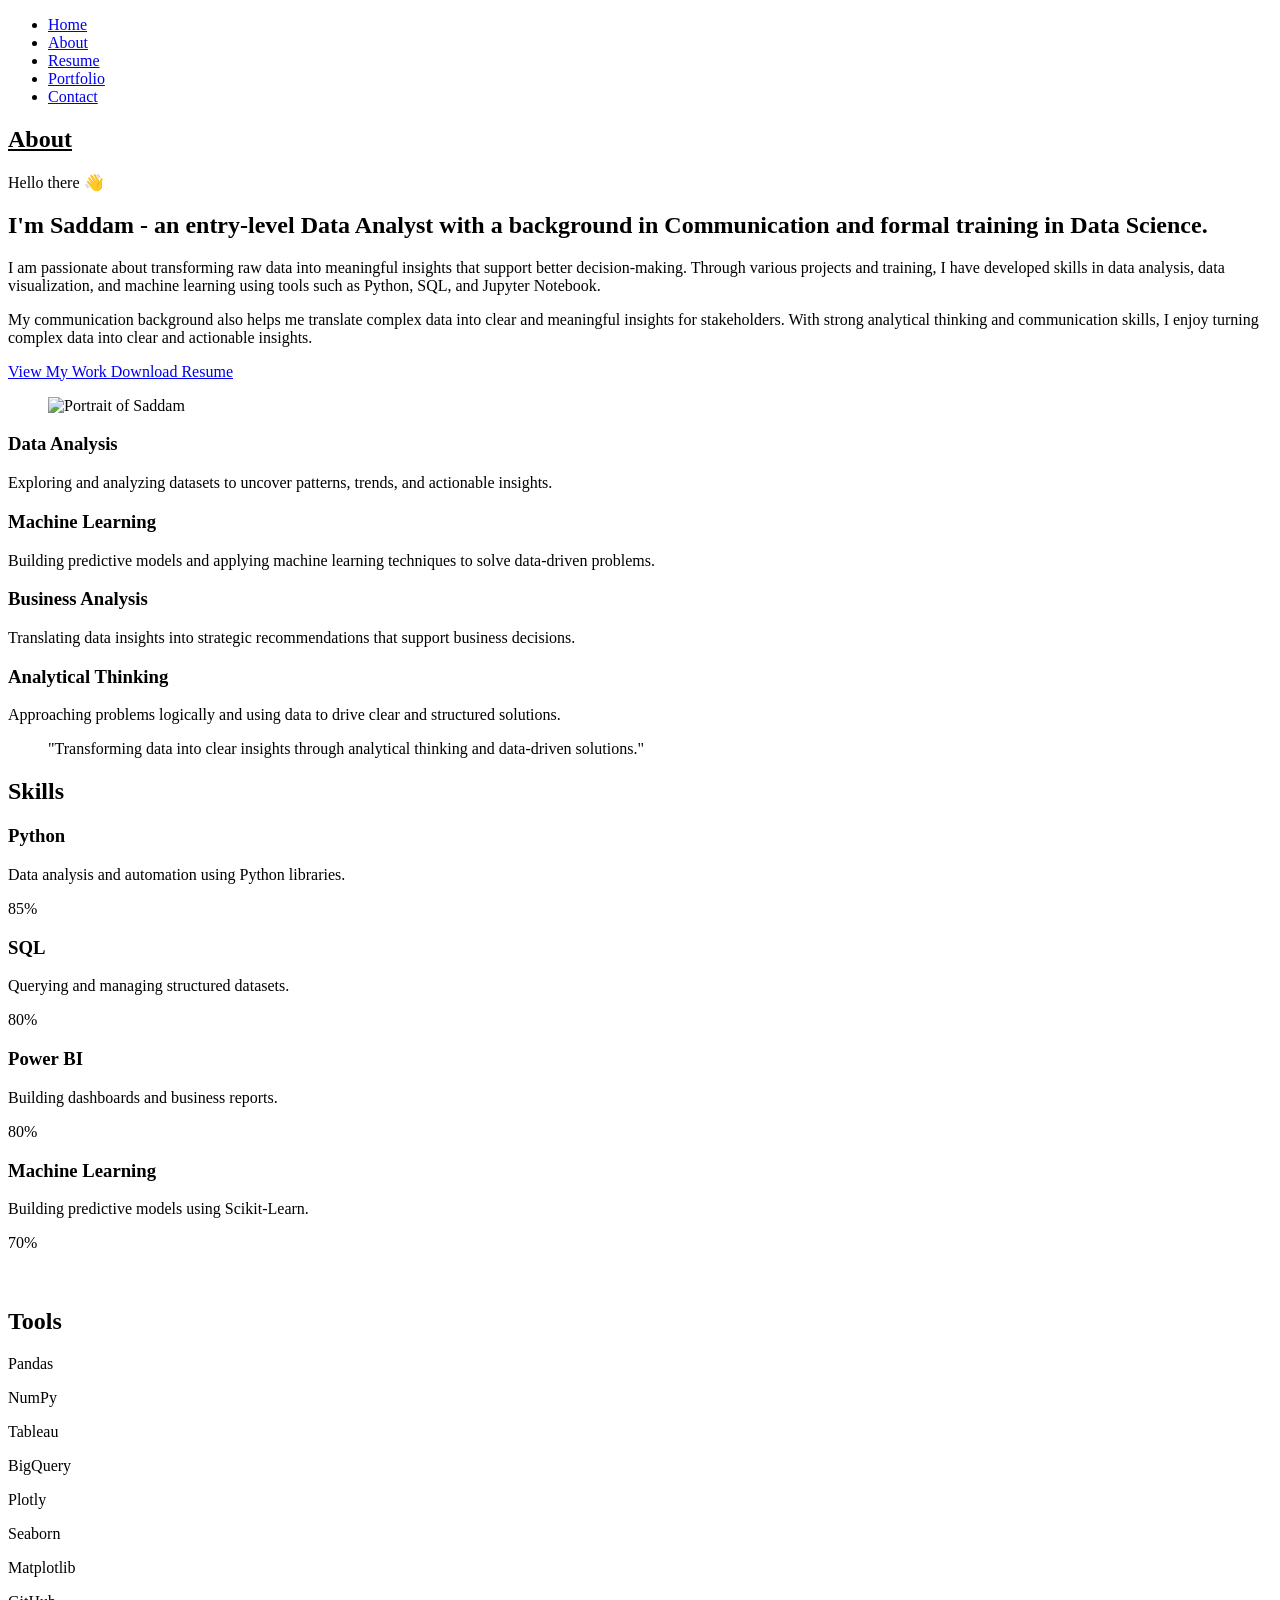
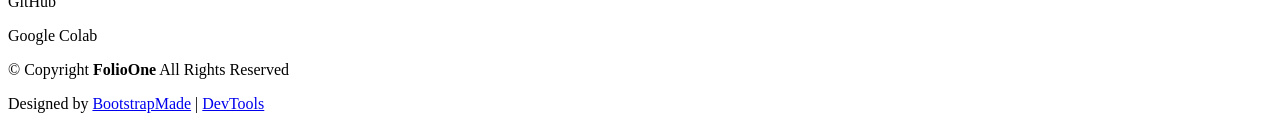
==== about.html @ a0fbee98 "Add files via upload" ====
<!DOCTYPE html>
<html lang="en">

<head>
  <meta charset="utf-8">
  <meta content="width=device-width, initial-scale=1.0" name="viewport">
  <title>About - FolioOne Bootstrap Template</title>
  <meta name="description" content="">
  <meta name="keywords" content="">

  <!-- Favicons -->
  <link href="assets/img/favicon.png" rel="icon">
  <link href="assets/img/apple-touch-icon.png" rel="apple-touch-icon">

  <!-- Fonts -->
  <link href="https://fonts.googleapis.com" rel="preconnect">
  <link href="https://fonts.gstatic.com" rel="preconnect" crossorigin>
  <link href="https://fonts.googleapis.com/css2?family=Roboto:ital,wght@0,100;0,300;0,400;0,500;0,700;0,900;1,100;1,300;1,400;1,500;1,700;1,900&family=Poppins:ital,wght@0,100;0,200;0,300;0,400;0,500;0,600;0,700;0,800;0,900;1,100;1,200;1,300;1,400;1,500;1,600;1,700;1,800;1,900&family=Raleway:ital,wght@0,100;0,200;0,300;0,400;0,500;0,600;0,700;0,800;0,900;1,100;1,200;1,300;1,400;1,500;1,600;1,700;1,800;1,900&display=swap" rel="stylesheet">

  <!-- Vendor CSS Files -->
  <link href="assets/vendor/bootstrap/css/bootstrap.min.css" rel="stylesheet">
  <link href="assets/vendor/bootstrap-icons/bootstrap-icons.css" rel="stylesheet">
  <link href="assets/vendor/aos/aos.css" rel="stylesheet">
  <link href="assets/vendor/swiper/swiper-bundle.min.css" rel="stylesheet">
  <link href="assets/vendor/glightbox/css/glightbox.min.css" rel="stylesheet">

  <!-- Main CSS File -->
  <link href="assets/css/main.css" rel="stylesheet">

  <!-- =======================================================
  * Template Name: FolioOne
  * Template URL: https://bootstrapmade.com/folioone-bootstrap-portfolio-website-template/
  * Updated: Aug 23 2025 with Bootstrap v5.3.7
  * Author: BootstrapMade.com
  * License: https://bootstrapmade.com/license/
  ======================================================== -->
</head>

<body class="about-page">

  <header id="header" class="header d-flex align-items-center light-background sticky-top">
    <div class="container position-relative d-flex align-items-center justify-content-between">

      <!-- <a href="index.html" class="logo d-flex align-items-center me-auto me-xl-0">
      <img src="assets/img/logo.webp" alt="">
      <h1 class="sitename">FolioOne</h1> 
    </a> -->

      <nav id="navmenu" class="navmenu">
        <ul>
          <li><a href="index.html">Home</a></li>
          <li><a href="about.html" class="active">About</a></li>
          <li><a href="resume.html">Resume</a></li>
          <!-- <li><a href="services.html">Services</a></li> -->
          <li><a href="portfolio.html">Portfolio</a></li>
          <!-- <li class="dropdown"><a href="#"><span>Dropdown</span> <i class="bi bi-chevron-down toggle-dropdown"></i></a>
            <ul>
              <li><a href="#">Dropdown 1</a></li>
              <li class="dropdown"><a href="#"><span>Deep Dropdown</span> <i class="bi bi-chevron-down toggle-dropdown"></i></a>
                <ul>
                  <li><a href="#">Deep Dropdown 1</a></li>
                  <li><a href="#">Deep Dropdown 2</a></li>
                  <li><a href="#">Deep Dropdown 3</a></li>
                  <li><a href="#">Deep Dropdown 4</a></li>
                  <li><a href="#">Deep Dropdown 5</a></li>
                </ul>
              </li>
              <li><a href="#">Dropdown 2</a></li>
              <li><a href="#">Dropdown 3</a></li>
              <li><a href="#">Dropdown 4</a></li>
            </ul>
          </li> -->
          <li><a href="contact.html">Contact</a></li>
        </ul>
        <i class="mobile-nav-toggle d-xl-none bi bi-list"></i>
      </nav>

      <div class="header-social-links">
        <a href="https://www.linkedin.com/in/saddam-fachriza-2988ba229/" class="linkedin" target="_blank"><i class="bi bi-linkedin"></i></a>
        <a href="https://github.com/saddamfachriza" class="github" target="_blank"><i class="bi bi-github"></i></a>
        <a href="mailto:work.saddamfy@gmail.com" class="gmail" target="_blank"><i class="bi bi-envelope"></i>
        <a href="http://wa.me/62859106671849" class="whatsapp" target="_blank"><i class="bi bi-whatsapp"></i></a>
        <a href="https://www.instagram.com/saddamfachriza/" class="instagram" target="_blank"><i class="bi bi-instagram"></i></a>
      </div>

    </div>
  </header>

  <main class="main">

    <!-- About Section -->
    <section id="about" class="about section">

      <!-- Section Title -->
      <div class="container section-title" data-aos="fade-up">
        <h2 style="text-decoration: underline;">About</h2>
      </div><!-- End Section Title -->

      <div class="container" data-aos="fade-up" data-aos-delay="100">

        <!-- Intro + Photo -->
        <div class="row align-items-center justify-content-between gy-5 mb-5">
          <div class="col-lg-7" data-aos="fade-right" data-aos-delay="150">
            <div class="intro-content">
              <span class="eyebrow">Hello there 👋</span>
              <h2 class="headline">I'm Saddam - an entry-level Data Analyst with a background in Communication and formal training in Data Science.</h2>
              <p class="lead">
                I am passionate about transforming raw data into meaningful insights that support better decision-making. Through various projects and training, I have developed skills in data analysis, data visualization, and machine learning using tools such as Python, SQL, and Jupyter Notebook.
              </p>
              <p>
                My communication background also helps me translate complex data into clear and meaningful insights for stakeholders. With strong analytical thinking and communication skills, I enjoy turning complex data into clear and actionable insights.
              </p>

              <div class="cta-group">
                <a href="#portfolio" class="btn-ghost">
                  View My Work <i class="bi bi-arrow-up-right"></i>
                </a>
                <a href="#" class="link-underline">
                  Download Resume <i class="bi bi-download"></i>
                </a>
              </div>
            </div>
          </div>

          <div class="col-lg-5" data-aos="zoom-in" data-aos-delay="250">
            <figure class="profile-figure text-center text-lg-end">
              <img src="assets/img/profile/profile-square-11.jpg" alt="Portrait of Saddam" class="img-fluid profile-photo">
            </figure>
          </div>
        </div>
        <!-- End Intro + Photo -->

        <!-- Skills Grid -->
        <div class="mb-5">
          <div class="row g-4">

            <div class="col-6 col-md-4 col-lg-3" data-aos="fade-up" data-aos-delay="120">
              <div class="skill-item">
                <i class="bi bi-bar-chart-line"></i>
                <h3>Data Analysis</h3>
                <p>Exploring and analyzing datasets to uncover patterns, trends, and actionable insights.</p>
              </div>
            </div>

            <div class="col-6 col-md-4 col-lg-3" data-aos="fade-up" data-aos-delay="180">
              <div class="skill-item">
                <i class="bi bi-cpu"></i>
                <h3>Machine Learning</h3>
                <p>Building predictive models and applying machine learning techniques to solve data-driven problems.</p>
              </div>
            </div>

            <div class="col-6 col-md-4 col-lg-3" data-aos="fade-up" data-aos-delay="240">
              <div class="skill-item">
                <i class="bi bi-briefcase"></i>
                <h3>Business Analysis</h3>
                <p>Translating data insights into strategic recommendations that support business decisions.</p>
              </div>
            </div>

            <div class="col-6 col-md-4 col-lg-3" data-aos="fade-up" data-aos-delay="300">
              <div class="skill-item">
                <i class="bi bi-lightbulb"></i>
                <h3>Analytical Thinking</h3>
                <p>Approaching problems logically and using data to drive clear and structured solutions.</p>
              </div>
            </div>

          </div>
        </div>
        <!-- End Skills Grid -->

        <!-- Journey Timeline -->
        <!-- <div class="mb-5">
          <div class="row g-4">
            <div class="col-md-6 col-lg-3" data-aos="fade-up" data-aos-delay="120">
              <article class="timeline-item">
                <span class="dot"></span>
                <time>2018</time>
                <h4>B.A. in Design</h4>
                <p>Quisque euismod turpis ut sapien luctus bibendum.</p>
              </article>
            </div>
            <div class="col-md-6 col-lg-3" data-aos="fade-up" data-aos-delay="180">
              <article class="timeline-item">
                <span class="dot"></span>
                <time>2020</time>
                <h4>Freelance Start</h4>
                <p>Mauris non arcu non urna convallis vulputate.</p>
              </article>
            </div>
            <div class="col-md-6 col-lg-3" data-aos="fade-up" data-aos-delay="240">
              <article class="timeline-item">
                <span class="dot"></span>
                <time>2022</time>
                <h4>Joined Creative Studio</h4>
                <p>Nunc sed nibh et libero fermentum posuere.</p>
              </article>
            </div>
            <div class="col-md-6 col-lg-3" data-aos="fade-up" data-aos-delay="300">
              <article class="timeline-item">
                <span class="dot"></span>
                <time>2024</time>
                <h4>Lead Frontend</h4>
                <p>Proin commodo massa sit amet urna pretium.</p>
              </article>
            </div>
          </div>
        </div> -->
        <!-- End Journey Timeline -->

        <!-- Quote -->
        <blockquote class="personal-quote text-center mb-5" data-aos="fade-down" data-aos-delay="200">
          <p>"Transforming data into clear insights through analytical thinking and data-driven solutions."</p>
        </blockquote>
        <div class="divider"></div>
        <!-- End Quote -->

        <!-- Fun Facts -->
        <!-- <div class="row g-3 justify-content-center">
          <div class="col-6 col-md-3 col-lg-2" data-aos="zoom-in" data-aos-delay="120">
            <div class="fact-pill">
              <i class="bi bi-magic"></i>
              <span>Minimalism</span>
            </div>
          </div>
          <div class="col-6 col-md-3 col-lg-2" data-aos="zoom-in" data-aos-delay="160">
            <div class="fact-pill">
              <i class="bi bi-headphones"></i>
              <span>Lo-fi Beats</span>
            </div>
          </div>
          <div class="col-6 col-md-3 col-lg-2" data-aos="zoom-in" data-aos-delay="200">
            <div class="fact-pill">
              <i class="bi bi-geo-alt"></i>
              <span>City Walks</span>
            </div>
          </div>
          <div class="col-6 col-md-3 col-lg-2" data-aos="zoom-in" data-aos-delay="240">
            <div class="fact-pill">
              <i class="bi bi-brush"></i>
              <span>Sketching</span>
            </div>
          </div>
        </div> -->
        <!-- End Fun Facts -->

      </div>

    <!-- /About Section -->

    <!-- Skills Section -->
    <section id="skills" class="skills section">

      <!-- Section Title -->
      <div class="container section-title" data-aos="fade-up">
        <h2>Skills</h2>
      </div><!-- End Section Title -->

      <div class="container" data-aos="fade-up" data-aos-delay="100">

        <div class="row g-4 skills-animation">

          <!-- Python -->
          <div class="col-md-6 col-lg-3">
            <div class="skill-box">
              <h3>Python</h3>
              <p>Data analysis and automation using Python libraries.</p>
              <span class="text-end d-block">85%</span>
              <div class="progress">
                <div class="progress-bar" style="width:85%"></div>
              </div>
            </div>
          </div>

          <!-- SQL -->
          <div class="col-md-6 col-lg-3">
            <div class="skill-box">
              <h3>SQL</h3>
              <p>Querying and managing structured datasets.</p>
              <span class="text-end d-block">80%</span>
              <div class="progress">
                <div class="progress-bar" style="width:80%"></div>
              </div>
            </div>
          </div>

          <!-- Power BI -->
          <div class="col-md-6 col-lg-3">
            <div class="skill-box">
              <h3>Power BI</h3>
              <p>Building dashboards and business reports.</p>
              <span class="text-end d-block">80%</span>
              <div class="progress">
                <div class="progress-bar" style="width:80%"></div>
              </div>
            </div>
          </div>

          <!-- Machine Learning -->
          <div class="col-md-6 col-lg-3">
            <div class="skill-box">
              <h3>Machine Learning</h3>
              <p>Building predictive models using Scikit-Learn.</p>
              <span class="text-end d-block">70%</span>
              <div class="progress">
                <div class="progress-bar" style="width:70%"></div>
              </div>
            </div>
          </div>
        </div>
      </div>
      
      <!-- Tools -->
          <br>
        <div class="container" data-aos="fade-up">
          <br>

          <div class="section-title text-center mb-5">
            <h2>Tools</h2>
          </div>

          <div class="row text-center g-4">

            <div class="col-6 col-md-4">
              <i class="bi bi-table fs-2 text-primary"></i>
              <p>Pandas</p>
            </div>

            <div class="col-6 col-md-4">
              <i class="bi bi-calculator fs-2 text-warning"></i>
              <p>NumPy</p>
            </div>

            <div class="col-6 col-md-4">
              <i class="bi bi-bar-chart fs-2 text-success"></i>
              <p>Tableau</p>
            </div>

            <div class="col-6 col-md-4">
              <i class="bi bi-cloud fs-2 text-info"></i>
              <p>BigQuery</p>
            </div>

            <div class="col-6 col-md-4">
              <i class="bi bi-graph-up fs-2 text-danger"></i>
              <p>Plotly</p>
            </div>

            <div class="col-6 col-md-4">
              <i class="bi bi-palette fs-2 text-warning"></i>
              <p>Seaborn</p>
            </div>

            <div class="col-6 col-md-4">
              <i class="bi bi-bar-chart-line fs-2 text-secondary"></i>
              <p>Matplotlib</p>
            </div>

            <div class="col-6 col-md-4">
              <i class="bi bi-github fs-2 text-light"></i>
              <p>GitHub</p>
            </div>

            <div class="col-6 col-md-4">
              <i class="bi bi-cloud-upload fs-2 text-warning"></i>
              <p>Google Colab</p>
            </div>

          </div>

        </div>
<!-- /Skills Section -->

    <!-- Stats Section -->
    <!-- <section id="stats" class="stats section dark-background">

      <div class="container" data-aos="fade-up" data-aos-delay="100">

        <div class="row align-items-center">
          <div class="col-lg-4" data-aos="fade-up" data-aos-delay="200">
            <div class="avatars d-flex align-items-center">
              <img src="assets/img/person/person-m-2.webp" alt="Avatar 1" class="rounded-circle" loading="lazy">
              <img src="assets/img/person/person-m-3.webp" alt="Avatar 2" class="rounded-circle" loading="lazy">
              <img src="assets/img/person/person-f-5.webp" alt="Avatar 3" class="rounded-circle" loading="lazy">
              <img src="assets/img/person/person-m-5.webp" alt="Avatar 4" class="rounded-circle" loading="lazy">
            </div>
          </div>

          <div class="col-lg-8">
            <div class="row counters">
              <div class="col-md-4" data-aos="fade-up" data-aos-delay="300">
                <h2><span data-purecounter-start="0" data-purecounter-end="185" data-purecounter-duration="1" class="purecounter"></span>+</h2>
                <p>Nemo enim ipsam</p>
              </div>

              <div class="col-md-4" data-aos="fade-up" data-aos-delay="400">
                <h2><span data-purecounter-start="0" data-purecounter-end="32" data-purecounter-duration="1" class="purecounter"></span>K</h2>
                <p>Voluptatem sequi</p>
              </div>

              <div class="col-md-4" data-aos="fade-up" data-aos-delay="500">
                <h2><span data-purecounter-start="0" data-purecounter-end="128" data-purecounter-duration="1" class="purecounter"></span>+</h2>
                <p>Dolor sit consectetur</p>
              </div>
            </div>
          </div>
        </div>
      </div>

    </section> -->
    <!-- /Stats Section -->

    <!-- Testimonials Section -->
    <!-- <section id="testimonials" class="testimonials section"> -->

      <!-- Section Title -->
      <!-- <div class="container section-title" data-aos="fade-up">
        <h2>Testimonials</h2>
        <p>Necessitatibus eius consequatur ex aliquid fuga eum quidem sint consectetur velit</p>
      </div> -->
      <!-- End Section Title -->

      <!-- <div class="container" data-aos="fade-up" data-aos-delay="100">

        <div class="swiper init-swiper">
          <script type="application/json" class="swiper-config">
            {
              "loop": true,
              "speed": 600,
              "autoplay": {
                "delay": 5000
              },
              "slidesPerView": "auto",
              "pagination": {
                "el": ".swiper-pagination",
                "type": "bullets",
                "clickable": true
              }
            }
          </script>
          <div class="swiper-wrapper">

            <div class="swiper-slide">
              <div class="testimonial-item">
                <div class="row gy-4 justify-content-center">
                  <div class="col-lg-6">
                    <div class="testimonial-content">
                      <p>
                        <i class="bi bi-quote quote-icon-left"></i>
                        <span>Proin iaculis purus consequat sem cure digni ssim donec porttitora entum suscipit rhoncus. Accusantium quam, ultricies eget id, aliquam eget nibh et. Maecen aliquam, risus at semper.</span>
                        <i class="bi bi-quote quote-icon-right"></i>
                      </p>
                      <h3>Saul Goodman</h3>
                      <h4>Ceo &amp; Founder</h4>
                      <div class="stars">
                        <i class="bi bi-star-fill"></i><i class="bi bi-star-fill"></i><i class="bi bi-star-fill"></i><i class="bi bi-star-fill"></i><i class="bi bi-star-fill"></i>
                      </div>
                    </div>
                  </div>
                  <div class="col-lg-2 text-center">
                    <img src="assets/img/person/person-m-9.webp" class="img-fluid testimonial-img" alt="">
                  </div>
                </div>
              </div>
            </div> -->
            <!-- End testimonial item -->

            <!-- <div class="swiper-slide">
              <div class="testimonial-item">
                <div class="row gy-4 justify-content-center">
                  <div class="col-lg-6">
                    <div class="testimonial-content">
                      <p>
                        <i class="bi bi-quote quote-icon-left"></i>
                        <span>Export tempor illum tamen malis malis eram quae irure esse labore quem cillum quid cillum eram malis quorum velit fore eram velit sunt aliqua noster fugiat irure amet legam anim culpa.</span>
                        <i class="bi bi-quote quote-icon-right"></i>
                      </p>
                      <h3>Sara Wilsson</h3>
                      <h4>Designer</h4>
                      <div class="stars">
                        <i class="bi bi-star-fill"></i><i class="bi bi-star-fill"></i><i class="bi bi-star-fill"></i><i class="bi bi-star-fill"></i><i class="bi bi-star-fill"></i>
                      </div>
                    </div>
                  </div>
                  <div class="col-lg-2 text-center">
                    <img src="assets/img/person/person-f-5.webp" class="img-fluid testimonial-img" alt="">
                  </div>
                </div>
              </div>
            </div> -->
            <!-- End testimonial item -->

            <!-- <div class="swiper-slide">
              <div class="testimonial-item">
                <div class="row gy-4 justify-content-center">
                  <div class="col-lg-6">
                    <div class="testimonial-content">
                      <p>
                        <i class="bi bi-quote quote-icon-left"></i>
                        <span>Enim nisi quem export duis labore cillum quae magna enim sint quorum nulla quem veniam duis minim tempor labore quem eram duis noster aute amet eram fore quis sint minim.</span>
                        <i class="bi bi-quote quote-icon-right"></i>
                      </p>
                      <h3>Jena Karlis</h3>
                      <h4>Store Owner</h4>
                      <div class="stars">
                        <i class="bi bi-star-fill"></i><i class="bi bi-star-fill"></i><i class="bi bi-star-fill"></i><i class="bi bi-star-fill"></i><i class="bi bi-star-fill"></i>
                      </div>
                    </div>
                  </div>
                  <div class="col-lg-2 text-center">
                    <img src="assets/img/person/person-f-12.webp" class="img-fluid testimonial-img" alt="">
                  </div>
                </div>
              </div>
            </div> -->
            <!-- End testimonial item -->

            <!-- <div class="swiper-slide">
              <div class="testimonial-item">
                <div class="row gy-4 justify-content-center">
                  <div class="col-lg-6">
                    <div class="testimonial-content">
                      <p>
                        <i class="bi bi-quote quote-icon-left"></i>
                        <span>Fugiat enim eram quae cillum dolore dolor amet nulla culpa multos export minim fugiat minim velit minim dolor enim duis veniam ipsum anim magna sunt elit fore quem dolore labore illum veniam.</span>
                        <i class="bi bi-quote quote-icon-right"></i>
                      </p>
                      <h3>John Larson</h3>
                      <h4>Entrepreneur</h4>
                      <div class="stars">
                        <i class="bi bi-star-fill"></i><i class="bi bi-star-fill"></i><i class="bi bi-star-fill"></i><i class="bi bi-star-fill"></i><i class="bi bi-star-fill"></i>
                      </div>
                    </div>
                  </div>
                  <div class="col-lg-2 text-center">
                    <img src="assets/img/person/person-m-12.webp" class="img-fluid testimonial-img" alt="">
                  </div>
                </div>
              </div>
            </div> -->
            <!-- End testimonial item -->

          <!-- </div>
          <div class="swiper-pagination"></div>
        </div>

      </div>

    </section> -->
    <!-- /Testimonials Section -->

  </main>

  <footer id="footer" class="footer">

    <div class="container">
      <div class="copyright text-center ">
        <p>© <span>Copyright</span> <strong class="px-1 sitename">FolioOne</strong> <span>All Rights Reserved<br></span></p>
      </div>
      <div class="social-links d-flex justify-content-center">
        <a href="https://www.linkedin.com/in/saddam-fachriza-2988ba229/" class="linkedin" target="_blank"><i class="bi bi-linkedin"></i></a>
        <a href="https://github.com/saddamfachriza" class="github" target="_blank"><i class="bi bi-github"></i></a>
        <a href="mailto:work.saddamfy@gmail.com" class="gmail" target="_blank"><i class="bi bi-envelope"></i>
        <a href="http://wa.me/62859106671849" class="whatsapp" target="_blank"><i class="bi bi-whatsapp"></i></a>
        <a href="https://www.instagram.com/saddamfachriza/" class="instagram" target="_blank"><i class="bi bi-instagram"></i></a>
      </div>
      <div class="credits">
        <!-- All the links in the footer should remain intact. -->
        <!-- You can delete the links only if you've purchased the pro version. -->
        <!-- Licensing information: https://bootstrapmade.com/license/ -->
        <!-- Purchase the pro version with working PHP/AJAX contact form: [buy-url] -->
        Designed by <a href="https://bootstrapmade.com/">BootstrapMade</a> | <a href="https://bootstrapmade.com/tools/">DevTools</a>
      </div>
    </div>

  </footer>

  <!-- Scroll Top -->
  <a href="#" id="scroll-top" class="scroll-top d-flex align-items-center justify-content-center"><i class="bi bi-arrow-up-short"></i></a>

  <!-- Preloader -->
  <div id="preloader"></div>

  <!-- Vendor JS Files -->
  <script src="assets/vendor/bootstrap/js/bootstrap.bundle.min.js"></script>
  <script src="assets/vendor/php-email-form/validate.js"></script>
  <script src="assets/vendor/aos/aos.js"></script>
  <script src="assets/vendor/typed.js/typed.umd.js"></script>
  <script src="assets/vendor/waypoints/noframework.waypoints.js"></script>
  <script src="assets/vendor/purecounter/purecounter_vanilla.js"></script>
  <script src="assets/vendor/swiper/swiper-bundle.min.js"></script>
  <script src="assets/vendor/imagesloaded/imagesloaded.pkgd.min.js"></script>
  <script src="assets/vendor/isotope-layout/isotope.pkgd.min.js"></script>
  <script src="assets/vendor/glightbox/js/glightbox.min.js"></script>

  <!-- Main JS File -->
  <script src="assets/js/main.js"></script>

</body>

</html>
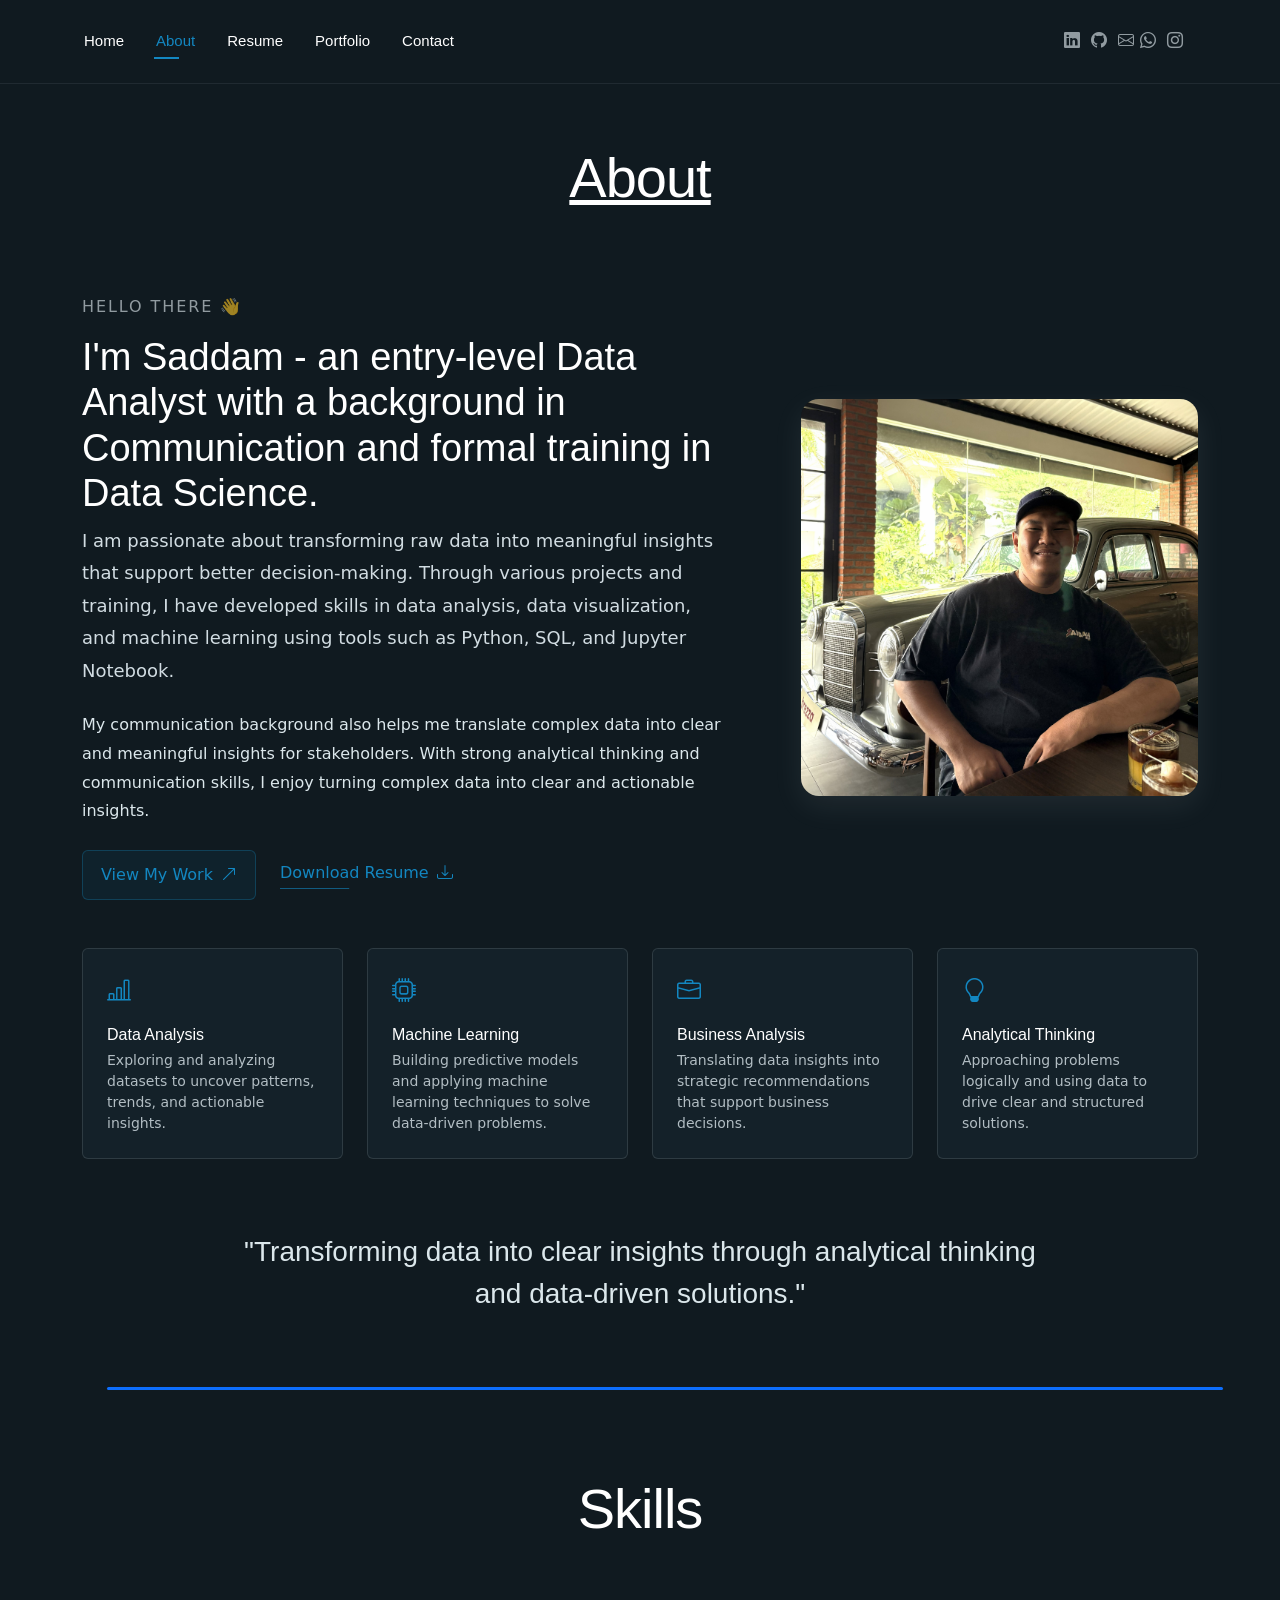
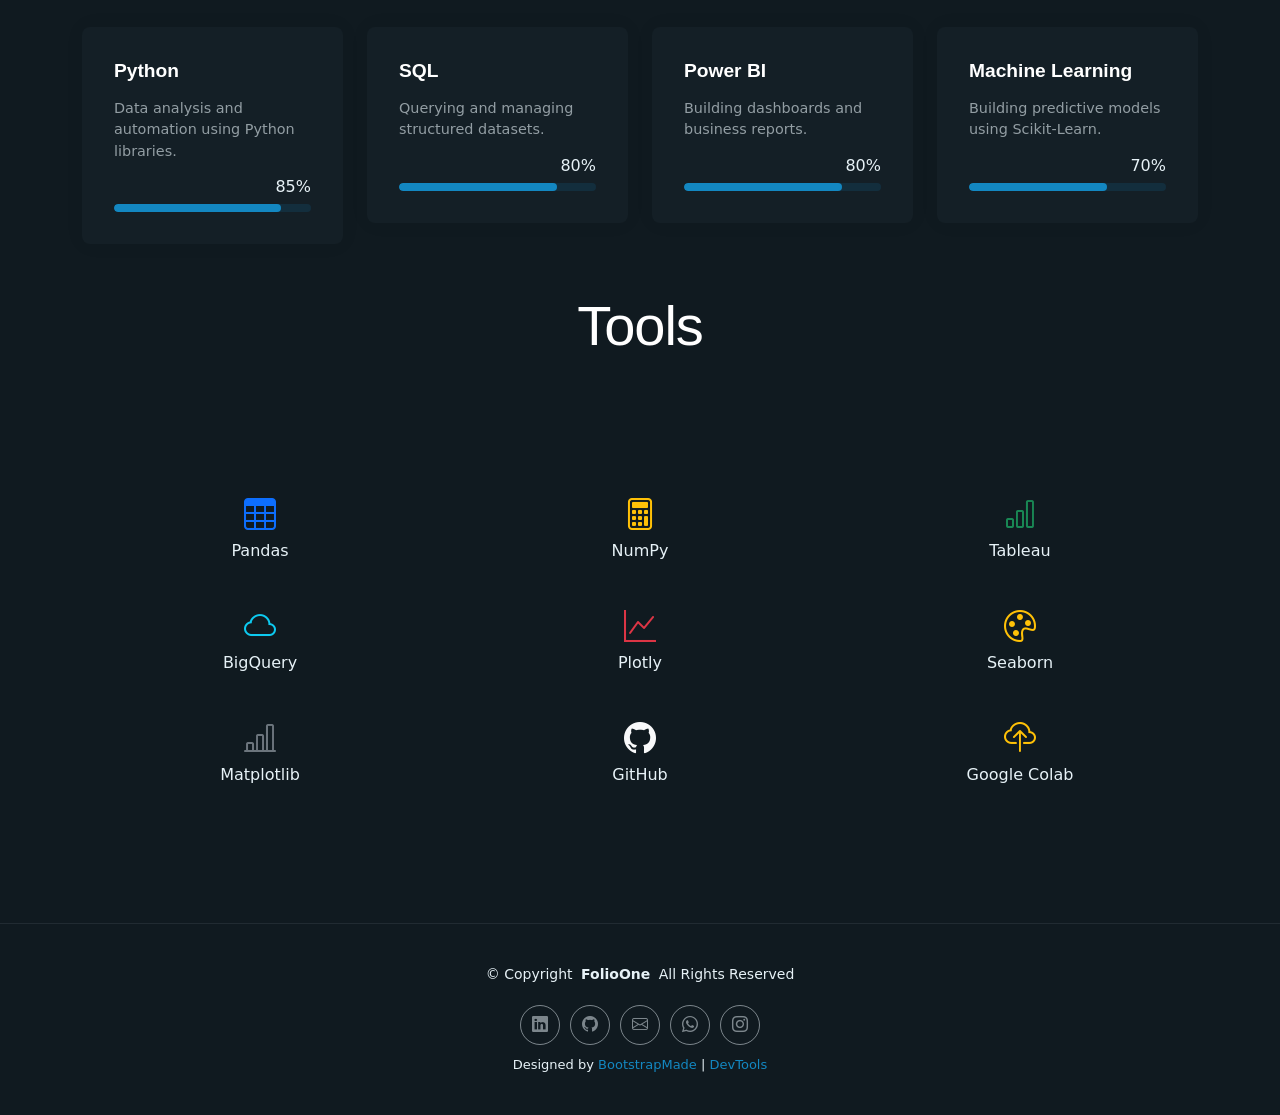
==== commit 3702b1bb: "Add files via upload" ====
--- a/about.html
+++ b/about.html
@@ -112,10 +112,10 @@
               </p>
 
               <div class="cta-group">
-                <a href="#portfolio" class="btn-ghost">
+                <a href="portfolio.html" class="btn-ghost">
                   View My Work <i class="bi bi-arrow-up-right"></i>
                 </a>
-                <a href="#" class="link-underline">
+                <a href="assets\cv\Saddam Fachriza Yusuf-Resume.pdf" class="link-underline" target="_blank">
                   Download Resume <i class="bi bi-download"></i>
                 </a>
               </div>
--- a/assets/css/main.css
+++ b/assets/css/main.css
@@ -0,0 +1,2875 @@
+/**
+* Template Name: FolioOne
+* Template URL: https://bootstrapmade.com/folioone-bootstrap-portfolio-website-template/
+* Updated: Aug 23 2025 with Bootstrap v5.3.7
+* Author: BootstrapMade.com
+* License: https://bootstrapmade.com/license/
+*/
+
+/*--------------------------------------------------------------
+# Font & Color Variables
+# Help: https://bootstrapmade.com/color-system/
+--------------------------------------------------------------*/
+/* Fonts */
+:root {
+  --default-font: "Roboto",  system-ui, -apple-system, "Segoe UI", Roboto, "Helvetica Neue", Arial, "Noto Sans", "Liberation Sans", sans-serif, "Apple Color Emoji", "Segoe UI Emoji", "Segoe UI Symbol", "Noto Color Emoji";
+  --heading-font: "Raleway",  sans-serif;
+  --nav-font: "Poppins",  sans-serif;
+}
+
+/* Global Colors - The following color variables are used throughout the website. Updating them here will change the color scheme of the entire website */
+:root { 
+  --background-color: #101a20; /* Background color for the entire website, including individual sections */
+  --default-color: #e7f2f7; /* Default color used for the majority of the text content across the entire website */
+  --heading-color: #ffffff; /* Color for headings, subheadings and title throughout the website */
+  --accent-color: #1387c1; /* Accent color that represents your brand on the website. It's used for buttons, links, and other elements that need to stand out */
+  --surface-color: #141f26; /* The surface color is used as a background of boxed elements within sections, such as cards, icon boxes, or other elements that require a visual separation from the global background. */
+  --contrast-color: #ffffff; /* Contrast color for text, ensuring readability against backgrounds of accent, heading, or default colors. */
+}
+
+/* Nav Menu Colors - The following color variables are used specifically for the navigation menu. They are separate from the global colors to allow for more customization options */
+:root {
+  --nav-color: #ffffff;  /* The default color of the main navmenu links */
+  --nav-hover-color: #1387c1; /* Applied to main navmenu links when they are hovered over or active */
+  --nav-mobile-background-color: #213642; /* Used as the background color for mobile navigation menu */
+  --nav-dropdown-background-color: #051117; /* Used as the background color for dropdown items that appear when hovering over primary navigation items */
+  --nav-dropdown-color: #e7f2f7; /* Used for navigation links of the dropdown items in the navigation menu. */
+  --nav-dropdown-hover-color: #1387c1; /* Similar to --nav-hover-color, this color is applied to dropdown navigation links when they are hovered over. */
+}
+
+/* Color Presets - These classes override global colors when applied to any section or element, providing reuse of the sam color scheme. */
+
+.light-background {
+  --background-color: #142027;
+  --surface-color: #325264;
+}
+
+.dark-background {
+  --background-color: #0b1419;
+  --default-color: #ffffff;
+  --heading-color: #ffffff;
+  --surface-color: #252525;
+  --contrast-color: #ffffff;
+}
+
+/* Smooth scroll */
+:root {
+  scroll-behavior: smooth;
+}
+
+/*--------------------------------------------------------------
+# General Styling & Shared Classes
+--------------------------------------------------------------*/
+body {
+  color: var(--default-color);
+  background-color: var(--background-color);
+  font-family: var(--default-font);
+}
+
+a {
+  color: var(--accent-color);
+  text-decoration: none;
+  transition: 0.3s;
+}
+
+a:hover {
+  color: color-mix(in srgb, var(--accent-color), transparent 25%);
+  text-decoration: none;
+}
+
+h1,
+h2,
+h3,
+h4,
+h5,
+h6 {
+  color: var(--heading-color);
+  font-family: var(--heading-font);
+}
+
+/* PHP Email Form Messages
+------------------------------*/
+.php-email-form .error-message {
+  display: none;
+  background: #df1529;
+  color: #ffffff;
+  text-align: left;
+  padding: 15px;
+  margin-bottom: 24px;
+  font-weight: 600;
+}
+
+.php-email-form .sent-message {
+  display: none;
+  color: #ffffff;
+  background: #059652;
+  text-align: center;
+  padding: 15px;
+  margin-bottom: 24px;
+  font-weight: 600;
+}
+
+.php-email-form .loading {
+  display: none;
+  background: var(--surface-color);
+  text-align: center;
+  padding: 15px;
+  margin-bottom: 24px;
+}
+
+.php-email-form .loading:before {
+  content: "";
+  display: inline-block;
+  border-radius: 50%;
+  width: 24px;
+  height: 24px;
+  margin: 0 10px -6px 0;
+  border: 3px solid var(--accent-color);
+  border-top-color: var(--surface-color);
+  animation: php-email-form-loading 1s linear infinite;
+}
+
+@keyframes php-email-form-loading {
+  0% {
+    transform: rotate(0deg);
+  }
+
+  100% {
+    transform: rotate(360deg);
+  }
+}
+
+/*--------------------------------------------------------------
+# Global Header
+--------------------------------------------------------------*/
+.header {
+  --background-color: rgba(255, 255, 255, 0);
+  color: var(--default-color);
+  background-color: var(--background-color);
+  padding: 15px 0;
+  transition: all 0.5s;
+  z-index: 997;
+  border-bottom: 1px solid color-mix(in srgb, var(--default-color), transparent 92%);
+}
+
+.header .logo {
+  line-height: 1;
+}
+
+.header .logo img {
+  max-height: 36px;
+  margin-right: 8px;
+}
+
+.header .logo h1 {
+  font-size: 32px;
+  margin: 0;
+  font-weight: 400;
+  color: var(--heading-color);
+}
+
+.header .header-social-links {
+  padding-right: 15px;
+}
+
+.header .header-social-links a {
+  color: color-mix(in srgb, var(--default-color), transparent 40%);
+  padding-left: 6px;
+  display: inline-block;
+  transition: 0.3s;
+  font-size: 16px;
+}
+
+.header .header-social-links a:hover {
+  color: var(--default-color);
+}
+
+.header .header-social-links a i {
+  line-height: 0px;
+}
+
+@media (max-width: 1200px) {
+  .header .logo {
+    order: 1;
+  }
+
+  .header .header-social-links {
+    order: 2;
+  }
+
+  .header .navmenu {
+    order: 3;
+  }
+}
+
+/* Global Header on Scroll
+------------------------------*/
+.scrolled .header {
+  --background-color: rgba(16, 26, 32, 0.9);
+}
+
+/*--------------------------------------------------------------
+# Navigation Menu
+--------------------------------------------------------------*/
+/* Desktop Navigation */
+@media (min-width: 1200px) {
+  .navmenu {
+    padding: 0;
+  }
+
+  .navmenu ul {
+    margin: 0;
+    padding: 0;
+    display: flex;
+    list-style: none;
+    align-items: center;
+  }
+
+  .navmenu li {
+    position: relative;
+  }
+
+  .navmenu>ul>li {
+    white-space: nowrap;
+    padding: 15px 28px 15px 0;
+  }
+
+  .navmenu>ul>li:last-child {
+    padding-right: 0;
+  }
+
+  .navmenu a,
+  .navmenu a:focus {
+    color: var(--nav-color);
+    font-size: 15px;
+    padding: 0 2px;
+    font-family: var(--nav-font);
+    font-weight: 400;
+    display: flex;
+    align-items: center;
+    justify-content: space-between;
+    white-space: nowrap;
+    transition: 0.3s;
+    position: relative;
+  }
+
+  .navmenu a i,
+  .navmenu a:focus i {
+    font-size: 12px;
+    line-height: 0;
+    margin-left: 5px;
+    transition: 0.3s;
+  }
+
+  .navmenu>ul>li>a:before {
+    content: "";
+    position: absolute;
+    height: 2px;
+    bottom: -6px;
+    left: 0;
+    background-color: var(--nav-hover-color);
+    visibility: hidden;
+    width: 0px;
+    transition: all 0.3s ease-in-out 0s;
+  }
+
+  .navmenu a:hover:before,
+  .navmenu li:hover>a:before,
+  .navmenu .active:before {
+    visibility: visible;
+    width: 25px;
+  }
+
+  .navmenu li:hover>a,
+  .navmenu .active,
+  .navmenu .active:focus {
+    color: var(--nav-hover-color);
+  }
+
+  .navmenu .dropdown ul {
+    margin: 0;
+    padding: 10px 0;
+    background: var(--nav-dropdown-background-color);
+    display: block;
+    position: absolute;
+    visibility: hidden;
+    left: -5px;
+    top: 130%;
+    opacity: 0;
+    transition: 0.3s;
+    border-radius: 4px;
+    z-index: 99;
+    box-shadow: 0px 0px 30px rgba(0, 0, 0, 0.1);
+  }
+
+  .navmenu .dropdown ul li {
+    min-width: 200px;
+  }
+
+  .navmenu .dropdown ul a {
+    padding: 10px 20px;
+    font-size: 15px;
+    text-transform: none;
+    color: var(--nav-dropdown-color);
+  }
+
+  .navmenu .dropdown ul a i {
+    font-size: 12px;
+  }
+
+  .navmenu .dropdown ul a:hover,
+  .navmenu .dropdown ul .active:hover,
+  .navmenu .dropdown ul li:hover>a {
+    color: var(--nav-dropdown-hover-color);
+  }
+
+  .navmenu .dropdown:hover>ul {
+    opacity: 1;
+    top: 100%;
+    visibility: visible;
+  }
+
+  .navmenu .dropdown .dropdown ul {
+    top: 0;
+    left: -90%;
+    visibility: hidden;
+  }
+
+  .navmenu .dropdown .dropdown:hover>ul {
+    opacity: 1;
+    top: 0;
+    left: -100%;
+    visibility: visible;
+  }
+}
+
+/* Mobile Navigation */
+@media (max-width: 1199px) {
+  .mobile-nav-toggle {
+    color: var(--nav-color);
+    font-size: 28px;
+    line-height: 0;
+    margin-right: 10px;
+    cursor: pointer;
+    transition: color 0.3s;
+  }
+
+  .navmenu {
+    padding: 0;
+    z-index: 9997;
+  }
+
+  .navmenu ul {
+    display: none;
+    list-style: none;
+    position: absolute;
+    inset: 60px 20px 20px 20px;
+    padding: 10px 0;
+    margin: 0;
+    border-radius: 6px;
+    background-color: var(--nav-mobile-background-color);
+    border: 1px solid color-mix(in srgb, var(--default-color), transparent 90%);
+    box-shadow: none;
+    overflow-y: auto;
+    transition: 0.3s;
+    z-index: 9998;
+  }
+
+  .navmenu a,
+  .navmenu a:focus {
+    color: var(--nav-dropdown-color);
+    padding: 10px 20px;
+    font-family: var(--nav-font);
+    font-size: 17px;
+    font-weight: 500;
+    display: flex;
+    align-items: center;
+    justify-content: space-between;
+    white-space: nowrap;
+    transition: 0.3s;
+  }
+
+  .navmenu a i,
+  .navmenu a:focus i {
+    font-size: 12px;
+    line-height: 0;
+    margin-left: 5px;
+    width: 30px;
+    height: 30px;
+    display: flex;
+    align-items: center;
+    justify-content: center;
+    border-radius: 50%;
+    transition: 0.3s;
+    background-color: color-mix(in srgb, var(--accent-color), transparent 90%);
+  }
+
+  .navmenu a i:hover,
+  .navmenu a:focus i:hover {
+    background-color: var(--accent-color);
+    color: var(--contrast-color);
+  }
+
+  .navmenu a:hover,
+  .navmenu .active,
+  .navmenu .active:focus {
+    color: var(--nav-dropdown-hover-color);
+  }
+
+  .navmenu .active i,
+  .navmenu .active:focus i {
+    background-color: var(--accent-color);
+    color: var(--contrast-color);
+    transform: rotate(180deg);
+  }
+
+  .navmenu .dropdown ul {
+    position: static;
+    display: none;
+    z-index: 99;
+    padding: 10px 0;
+    margin: 10px 20px;
+    background-color: var(--nav-dropdown-background-color);
+    transition: all 0.5s ease-in-out;
+  }
+
+  .navmenu .dropdown ul ul {
+    background-color: rgba(33, 37, 41, 0.1);
+  }
+
+  .navmenu .dropdown>.dropdown-active {
+    display: block;
+    background-color: rgba(33, 37, 41, 0.03);
+  }
+
+  .mobile-nav-active {
+    overflow: hidden;
+  }
+
+  .mobile-nav-active .mobile-nav-toggle {
+    color: #fff;
+    position: absolute;
+    font-size: 32px;
+    top: 15px;
+    right: 15px;
+    margin-right: 0;
+    z-index: 9999;
+  }
+
+  .mobile-nav-active .navmenu {
+    position: fixed;
+    overflow: hidden;
+    inset: 0;
+    background: rgba(33, 37, 41, 0.8);
+    transition: 0.3s;
+  }
+
+  .mobile-nav-active .navmenu>ul {
+    display: block;
+  }
+}
+
+/*--------------------------------------------------------------
+# Global Footer
+--------------------------------------------------------------*/
+.footer {
+  color: var(--default-color);
+  background-color: var(--background-color);
+  font-size: 14px;
+  padding: 40px 0;
+  position: relative;
+  border-top: 1px solid color-mix(in srgb, var(--default-color), transparent 92%);
+}
+
+.footer .copyright p {
+  margin-bottom: 0;
+}
+
+.footer .social-links {
+  margin-top: 20px;
+}
+
+.footer .social-links a {
+  display: flex;
+  align-items: center;
+  justify-content: center;
+  width: 40px;
+  height: 40px;
+  border-radius: 50%;
+  border: 1px solid color-mix(in srgb, var(--default-color), transparent 50%);
+  font-size: 16px;
+  color: color-mix(in srgb, var(--default-color), transparent 50%);
+  margin: 0 5px;
+  transition: 0.3s;
+}
+
+.footer .social-links a:hover {
+  color: var(--accent-color);
+  border-color: var(--accent-color);
+}
+
+.footer .credits {
+  margin-top: 10px;
+  font-size: 13px;
+  text-align: center;
+}
+
+/*--------------------------------------------------------------
+# Preloader
+--------------------------------------------------------------*/
+#preloader {
+  position: fixed;
+  inset: 0;
+  z-index: 9999;
+  overflow: hidden;
+  background-color: var(--background-color);
+  transition: all 0.6s ease-out;
+  width: 100%;
+  height: 100vh;
+}
+
+#preloader:before,
+#preloader:after {
+  content: "";
+  position: absolute;
+  border: 4px solid var(--accent-color);
+  border-radius: 50%;
+  animation: animate-preloader 2s cubic-bezier(0, 0.2, 0.8, 1) infinite;
+}
+
+#preloader:after {
+  animation-delay: -0.5s;
+}
+
+@keyframes animate-preloader {
+  0% {
+    width: 10px;
+    height: 10px;
+    top: calc(50% - 5px);
+    left: calc(50% - 5px);
+    opacity: 1;
+  }
+
+  100% {
+    width: 72px;
+    height: 72px;
+    top: calc(50% - 36px);
+    left: calc(50% - 36px);
+    opacity: 0;
+  }
+}
+
+/*--------------------------------------------------------------
+# Scroll Top Button
+--------------------------------------------------------------*/
+.scroll-top {
+  position: fixed;
+  visibility: hidden;
+  opacity: 0;
+  right: 15px;
+  bottom: -15px;
+  z-index: 99999;
+  background-color: var(--accent-color);
+  width: 44px;
+  height: 44px;
+  border-radius: 50px;
+  transition: all 0.4s;
+}
+
+.scroll-top i {
+  font-size: 24px;
+  color: var(--contrast-color);
+  line-height: 0;
+}
+
+.scroll-top:hover {
+  background-color: color-mix(in srgb, var(--accent-color), transparent 20%);
+  color: var(--contrast-color);
+}
+
+.scroll-top.active {
+  visibility: visible;
+  opacity: 1;
+  bottom: 15px;
+}
+
+/*--------------------------------------------------------------
+# Disable aos animation delay on mobile devices
+--------------------------------------------------------------*/
+@media screen and (max-width: 768px) {
+  [data-aos-delay] {
+    transition-delay: 0 !important;
+  }
+}
+
+/*--------------------------------------------------------------
+# Global Page Titles & Breadcrumbs
+--------------------------------------------------------------*/
+.page-title {
+  color: var(--default-color);
+  background-color: var(--background-color);
+  position: relative;
+}
+
+.page-title .heading {
+  padding: 80px 0;
+  border-top: 1px solid color-mix(in srgb, var(--default-color), transparent 90%);
+}
+
+.page-title .heading h1 {
+  font-size: 38px;
+  font-weight: 700;
+}
+
+.page-title nav {
+  background-color: color-mix(in srgb, var(--default-color), transparent 96%);
+  padding: 20px 0;
+}
+
+.page-title nav ol {
+  display: flex;
+  flex-wrap: wrap;
+  list-style: none;
+  padding: 0;
+  margin: 0;
+  font-size: 16px;
+  font-weight: 400;
+}
+
+.page-title nav ol li+li {
+  padding-left: 10px;
+}
+
+.page-title nav ol li+li::before {
+  content: "/";
+  display: inline-block;
+  padding-right: 10px;
+  color: color-mix(in srgb, var(--default-color), transparent 70%);
+}
+
+/*--------------------------------------------------------------
+# Global Sections
+--------------------------------------------------------------*/
+section,
+.section {
+  color: var(--default-color);
+  background-color: var(--background-color);
+  padding: 60px 0;
+  scroll-margin-top: 100px;
+  overflow: clip;
+}
+
+@media (max-width: 1199px) {
+
+  section,
+  .section {
+    scroll-margin-top: 66px;
+  }
+}
+
+/*--------------------------------------------------------------
+# Global Section Titles
+--------------------------------------------------------------*/
+.section-title {
+  text-align: center;
+  padding-bottom: 60px;
+  position: relative;
+}
+
+.section-title h2 {
+  font-size: 3.5rem;
+  font-weight: 400;
+  line-height: 1.2;
+  color: var(--heading-color);
+  margin-bottom: 1.5rem;
+  letter-spacing: -1px;
+}
+
+@media (max-width: 768px) {
+  .section-title h2 {
+    font-size: 2.5rem;
+  }
+}
+
+.section-title p {
+  font-size: 1.125rem;
+  line-height: 1.8;
+  color: color-mix(in srgb, var(--default-color), transparent 25%);
+  max-width: 900px;
+  margin: 0 auto;
+  text-wrap: balance;
+}
+
+/*--------------------------------------------------------------
+# Hero Section
+--------------------------------------------------------------*/
+.hero {
+  padding: 80px 0;
+  min-height: 100vh;
+  display: flex;
+  align-items: center;
+}
+
+.hero .hero-content h1 {
+  font-size: 3.5rem;
+  font-weight: 700;
+  margin-bottom: 1rem;
+  line-height: 1.2;
+}
+
+.hero .hero-content h1 .highlight {
+  color: var(--accent-color);
+  position: relative;
+}
+
+.hero .hero-content h1 .highlight::after {
+  content: "";
+  position: absolute;
+  bottom: 0;
+  left: 0;
+  width: 100%;
+  height: 3px;
+  background: linear-gradient(90deg, var(--accent-color), color-mix(in srgb, var(--accent-color), transparent 50%));
+  border-radius: 2px;
+}
+
+@media (max-width: 768px) {
+  .hero .hero-content h1 {
+    font-size: 2.5rem;
+  }
+}
+
+.hero .hero-content h2 {
+  font-size: 1.5rem;
+  font-weight: 400;
+  margin-bottom: 2rem;
+  color: color-mix(in srgb, var(--default-color), transparent 20%);
+}
+
+.hero .hero-content h2 .typed {
+  color: var(--accent-color);
+  font-weight: 600;
+}
+
+@media (max-width: 768px) {
+  .hero .hero-content h2 {
+    font-size: 1.25rem;
+  }
+}
+
+.hero .hero-content p {
+  font-size: 1.1rem;
+  line-height: 1.6;
+  margin-bottom: 2.5rem;
+  color: color-mix(in srgb, var(--default-color), transparent 30%);
+}
+
+.hero .hero-actions {
+  display: flex;
+  gap: 1rem;
+  margin-bottom: 3rem;
+}
+
+.hero .hero-actions .btn {
+  padding: 12px 30px;
+  border-radius: 50px;
+  font-weight: 600;
+  text-decoration: none;
+  transition: all 0.3s ease;
+  border: 2px solid;
+}
+
+.hero .hero-actions .btn.btn-primary {
+  background: var(--accent-color);
+  color: var(--contrast-color);
+  border-color: var(--accent-color);
+}
+
+.hero .hero-actions .btn.btn-primary:hover {
+  background: color-mix(in srgb, var(--accent-color), black 15%);
+  border-color: color-mix(in srgb, var(--accent-color), black 15%);
+  transform: translateY(-2px);
+}
+
+.hero .hero-actions .btn.btn-outline {
+  background: transparent;
+  color: var(--accent-color);
+  border-color: var(--accent-color);
+}
+
+.hero .hero-actions .btn.btn-outline:hover {
+  transform: translateY(-2px);
+}
+
+@media (max-width: 576px) {
+  .hero .hero-actions {
+    flex-direction: column;
+  }
+
+  .hero .hero-actions .btn {
+    text-align: center;
+  }
+}
+
+.hero .social-links {
+  display: flex;
+  gap: 1rem;
+}
+
+.hero .social-links a {
+  width: 45px;
+  height: 45px;
+  background: var(--surface-color);
+  border-radius: 50%;
+  display: flex;
+  align-items: center;
+  justify-content: center;
+  color: var(--default-color);
+  font-size: 1.2rem;
+  transition: all 0.3s ease;
+}
+
+.hero .social-links a:hover {
+  background: var(--accent-color);
+  color: var(--contrast-color);
+  transform: translateY(-3px);
+  box-shadow: 0 8px 25px color-mix(in srgb, var(--accent-color), transparent 70%);
+}
+
+.hero .hero-image {
+  position: relative;
+}
+
+.hero .hero-image .image-wrapper {
+  position: relative;
+  max-width: 450px;
+  margin: 0 auto;
+}
+
+.hero .hero-image .image-wrapper img {
+  border-radius: 20px;
+  box-shadow: 0 5px 15px color-mix(in srgb, var(--default-color), transparent 95%);
+  transition: transform 0.3s ease;
+}
+
+.hero .hero-image .image-wrapper img:hover {
+  transform: scale(1.02);
+}
+
+.hero .hero-image .floating-elements {
+  position: absolute;
+  top: 0;
+  left: 0;
+  right: 0;
+  bottom: 0;
+  pointer-events: none;
+}
+
+.hero .hero-image .floating-elements .floating-card {
+  position: absolute;
+  background: var(--surface-color);
+  padding: 15px 20px;
+  border-radius: 15px;
+  box-shadow: 0 10px 30px color-mix(in srgb, var(--default-color), transparent 90%);
+  display: flex;
+  align-items: center;
+  gap: 10px;
+  font-weight: 600;
+  animation: float 3s ease-in-out infinite;
+}
+
+.hero .hero-image .floating-elements .floating-card i {
+  font-size: 1.5rem;
+  color: var(--accent-color);
+}
+
+.hero .hero-image .floating-elements .floating-card.vscode {
+  top: 15%;
+  left: -20%;
+  animation-delay: 0s;
+}
+
+.hero .hero-image .floating-elements .floating-card.jupyter {
+  top: 15%;
+  right: -20%;
+  animation-delay: 1s;
+}
+
+.hero .hero-image .floating-elements .floating-card.anaconda {
+  bottom: 20%;
+  left: -20%;
+  animation-delay: 2s;
+}
+
+.hero .hero-image .floating-elements .floating-card.python {
+  bottom: 20%;
+  right: -20%;
+  animation-delay: 3s;
+}
+
+.hero .hero-image .floating-elements .floating-card.mysql {
+  bottom: -10%;
+  left: 40%;
+  animation-delay: 4s;
+}
+
+@media (max-width: 992px) {
+  .hero .hero-image .floating-elements .floating-card {
+    display: none;
+  }
+}
+
+@keyframes float {
+
+  0%,
+  100% {
+    transform: translateY(0px);
+  }
+
+  50% {
+    transform: translateY(-10px);
+  }
+}
+
+@media (max-width: 992px) {
+  .hero .hero-content {
+    text-align: center;
+    margin-bottom: 3rem;
+  }
+}
+
+/*--------------------------------------------------------------
+# About Section
+--------------------------------------------------------------*/
+.about .intro-content .eyebrow {
+  display: inline-block;
+  letter-spacing: 0.12em;
+  text-transform: uppercase;
+  font-size: 16px;
+  color: color-mix(in srgb, var(--default-color), transparent 40%);
+  margin-bottom: 16px;
+}
+
+.about .intro-content .headline {
+  font-family: var(--heading-font);
+  font-weight: 250;
+  line-height: 1.2;
+  font-size: clamp(28px, 4vw, 38px);
+  margin: 0 0 225x 0;
+}
+
+.about .intro-content .lead {
+  font-size: 18px;
+  line-height: 1.8;
+  color: color-mix(in srgb, var(--default-color), transparent 10%);
+  margin-bottom: 24px;
+}
+
+.about .intro-content p {
+  line-height: 1.8;
+  margin-bottom: 24px;
+  color: color-mix(in srgb, var(--default-color), transparent 5%);
+}
+
+.about .intro-content .cta-group {
+  display: flex;
+  gap: 24px;
+  align-items: center;
+  margin-top: 24px;
+}
+
+.about .intro-content .cta-group .btn-ghost {
+  display: inline-flex;
+  align-items: center;
+  gap: 8px;
+  padding: 12px 18px;
+  border-radius: 6px;
+  color: var(--accent-color);
+  background: color-mix(in srgb, var(--accent-color), transparent 92%);
+  border: 1px solid color-mix(in srgb, var(--accent-color), transparent 70%);
+  transition: 0.3s ease-in-out;
+}
+
+.about .intro-content .cta-group .btn-ghost:hover,
+.about .intro-content .cta-group .btn-ghost:focus {
+  color: var(--contrast-color);
+  background: var(--accent-color);
+  border-color: var(--accent-color);
+  outline: none;
+  box-shadow: 0 0 0 3px color-mix(in srgb, var(--accent-color), transparent 70%);
+}
+
+.about .intro-content .cta-group .link-underline {
+  display: inline-flex;
+  align-items: center;
+  gap: 8px;
+  position: relative;
+  color: var(--accent-color);
+  padding-bottom: 4px;
+  transition: 0.3s ease-in-out;
+}
+
+.about .intro-content .cta-group .link-underline::after {
+  content: "";
+  position: absolute;
+  left: 0;
+  right: 0;
+  bottom: 0;
+  height: 1px;
+  background: color-mix(in srgb, var(--accent-color), transparent 40%);
+  transform: scaleX(0.4);
+  transform-origin: left;
+  transition: 0.3s ease-in-out;
+}
+
+.about .intro-content .cta-group .link-underline:hover,
+.about .intro-content .cta-group .link-underline:focus {
+  color: color-mix(in srgb, var(--accent-color), transparent 10%);
+  outline: none;
+}
+
+.about .intro-content .cta-group .link-underline:hover::after,
+.about .intro-content .cta-group .link-underline:focus::after {
+  transform: scaleX(1);
+}
+
+.divider{
+  width: 100%;
+  height: 3px;
+  background: #0d6efd; /* warna biru bootstrap */
+  margin: 25px;
+  border-radius: 2px;
+}
+
+.about .profile-figure {
+  margin: 0;
+}
+
+.about .profile-figure .profile-photo {
+  width: 88%;
+  max-width: 440px;
+  border-radius: 18px;
+  box-shadow: 0 10px 30px color-mix(in srgb, var(--default-color), transparent 92%);
+  transform: translateY(0);
+  transition: transform 0.3s ease-in-out;
+}
+
+.about .profile-figure .profile-caption {
+  margin-top: 24px;
+  display: flex;
+  align-items: center;
+  justify-content: center;
+}
+
+.about .profile-figure .profile-caption .meta {
+  font-size: 14px;
+  color: color-mix(in srgb, var(--default-color), transparent 20%);
+}
+
+.about .profile-figure .profile-caption .meta .funfact {
+  font-size: 13px;
+  margin-top: 4px;
+  color: color-mix(in srgb, var(--default-color), transparent 35%);
+}
+
+.about .profile-figure:hover .profile-photo {
+  transform: translateY(-4px);
+}
+
+.about .skill-item {
+  padding: 24px;
+  border-radius: 6px;
+  transition: 0.3s ease-in-out;
+  background: color-mix(in srgb, var(--surface-color), var(--accent-color) 2%);
+  border: 1px solid color-mix(in srgb, var(--default-color), transparent 88%);
+  height: 100%;
+}
+
+.about .skill-item i {
+  font-size: 24px;
+  color: var(--accent-color);
+  margin-bottom: 16px;
+  display: inline-block;
+}
+
+.about .skill-item h3 {
+  font-size: 16px;
+  margin-bottom: 6px;
+  font-weight: 500;
+}
+
+.about .skill-item p {
+  margin: 0;
+  font-size: 14px;
+  color: color-mix(in srgb, var(--default-color), transparent 25%);
+}
+
+.about .skill-item:hover {
+  transform: translateY(-3px);
+  border-color: color-mix(in srgb, var(--accent-color), transparent 60%);
+  box-shadow: 0 10px 30px color-mix(in srgb, var(--default-color), transparent 92%);
+}
+
+.about .timeline-item {
+  position: relative;
+  padding-left: 26px;
+}
+
+.about .timeline-item time {
+  display: inline-block;
+  font-size: 12px;
+  letter-spacing: 0.08em;
+  text-transform: uppercase;
+  color: color-mix(in srgb, var(--default-color), transparent 45%);
+  margin-bottom: 6px;
+}
+
+.about .timeline-item h4 {
+  font-size: 18px;
+  font-weight: 400;
+  margin: 0 0 6px;
+}
+
+.about .timeline-item p {
+  font-size: 14px;
+  color: color-mix(in srgb, var(--default-color), transparent 25%);
+  margin: 0;
+}
+
+.about .timeline-item .dot {
+  position: absolute;
+  left: 0;
+  top: 4px;
+  width: 10px;
+  height: 10px;
+  border-radius: 50%;
+  background: var(--accent-color);
+  box-shadow: 0 0 0 6px color-mix(in srgb, var(--accent-color), transparent 80%);
+}
+
+.about .personal-quote {
+  padding: 24px 0;
+}
+
+.about .personal-quote p {
+  font-family: var(--heading-font);
+  font-weight: 300;
+  font-size: clamp(20px, 3vw, 28px);
+  line-height: 1.5;
+  color: color-mix(in srgb, var(--default-color), transparent 5%);
+  margin: 0 auto;
+  max-width: 800px;
+}
+
+.about .fact-pill {
+  display: flex;
+  align-items: center;
+  justify-content: center;
+  gap: 10px;
+  padding: 10px 14px;
+  border-radius: 999px;
+  border: 1px solid color-mix(in srgb, var(--default-color), transparent 85%);
+  background: var(--surface-color);
+  color: color-mix(in srgb, var(--default-color), transparent 10%);
+  transition: 0.3s ease-in-out;
+}
+
+.about .fact-pill i {
+  color: var(--accent-color);
+}
+
+.about .fact-pill span {
+  font-size: 14px;
+}
+
+.about .fact-pill:hover {
+  transform: translateY(-2px);
+  border-color: color-mix(in srgb, var(--accent-color), transparent 60%);
+  box-shadow: 0 10px 30px color-mix(in srgb, var(--default-color), transparent 92%);
+}
+
+.about .fact-pill:focus-within {
+  box-shadow: 0 0 0 3px color-mix(in srgb, var(--accent-color), transparent 70%);
+}
+
+@media (max-width: 992px) {
+  .about .profile-figure {
+    text-align: center !important;
+  }
+
+  .about .profile-figure .profile-photo {
+    width: 72%;
+  }
+
+  .about .intro-content .cta-group {
+    flex-wrap: wrap;
+  }
+}
+
+@media (max-width: 576px) {
+  .about .profile-figure .profile-photo {
+    width: 100%;
+  }
+}
+
+/*--------------------------------------------------------------
+# Skills Section
+--------------------------------------------------------------*/
+.skills .skill-box {
+  background-color: var(--surface-color);
+  padding: 2rem;
+  border-radius: 8px;
+  box-shadow: 0 0 20px rgba(0, 0, 0, 0.05);
+}
+
+.skills .skill-box h3 {
+  font-size: 1.2rem;
+  margin-bottom: 1rem;
+  font-weight: 600;
+}
+
+.skills .skill-box p {
+  font-size: 0.9rem;
+  margin-bottom: 0.8rem;
+  opacity: 0.6;
+}
+
+.skills .skill-box .progress {
+  background-color: color-mix(in srgb, var(--accent-color), transparent 85%);
+  border-radius: 50px;
+  height: 8px;
+  margin-top: 5px;
+  overflow: hidden;
+}
+
+.skills .skill-box .progress .progress-bar {
+  background-color: var(--accent-color);
+  height: 100%;
+  position: relative;
+  border-radius: 50px;
+  transition: 0.9s;
+  width: 1px;
+}
+
+/*--------------------------------------------------------------
+# Stats Section
+--------------------------------------------------------------*/
+.stats .avatars {
+  position: relative;
+}
+
+.stats .avatars img {
+  width: 60px;
+  height: 60px;
+  border: 3px solid var(--accent-color);
+  margin-right: -15px;
+  transition: transform 0.3s ease;
+}
+
+.stats .avatars img:hover {
+  transform: translateY(-5px);
+  z-index: 2;
+}
+
+.stats .counters h2 {
+  color: var(--heading-color);
+  font-size: 48px;
+  font-weight: 700;
+  margin-bottom: 10px;
+}
+
+.stats .counters h2 span {
+  display: inline-block;
+}
+
+.stats .counters p {
+  color: var(--default-color);
+  font-size: 18px;
+  margin: 0;
+  opacity: 0.9;
+}
+
+@media (max-width: 991px) {
+  .stats .row {
+    text-align: center;
+  }
+
+  .stats .avatars {
+    justify-content: center;
+    margin-bottom: 40px;
+  }
+
+  .stats .counters h2 {
+    font-size: 36px;
+  }
+
+  .stats .counters p {
+    font-size: 16px;
+  }
+
+  .stats .counters .col-md-4 {
+    margin-bottom: 30px;
+  }
+
+  .stats .counters .col-md-4:last-child {
+    margin-bottom: 0;
+  }
+}
+
+@media (max-width: 576px) {
+  .stats {
+    padding: 60px 0;
+  }
+
+  .stats .avatars {
+    flex-wrap: wrap;
+    justify-content: center;
+  }
+
+  .stats .avatars img {
+    margin: 0 -8px;
+  }
+}
+
+/*--------------------------------------------------------------
+# Testimonials Section
+--------------------------------------------------------------*/
+.testimonials .testimonials-carousel,
+.testimonials .testimonials-slider {
+  overflow: hidden;
+}
+
+.testimonials .testimonial-item .testimonial-content {
+  border-left: 3px solid var(--accent-color);
+  padding-left: 30px;
+}
+
+.testimonials .testimonial-item .testimonial-img {
+  border-radius: 50%;
+  border: 4px solid var(--background-color);
+  margin: 0 auto;
+}
+
+.testimonials .testimonial-item h3 {
+  font-size: 20px;
+  font-weight: bold;
+  margin: 10px 0 5px 0;
+}
+
+.testimonials .testimonial-item h4 {
+  font-size: 14px;
+  color: color-mix(in srgb, var(--default-color), transparent 40%);
+  margin: 0 0 10px 0;
+}
+
+.testimonials .testimonial-item .stars i {
+  color: #ffc107;
+  margin: 0 1px;
+}
+
+.testimonials .testimonial-item .quote-icon-left,
+.testimonials .testimonial-item .quote-icon-right {
+  color: color-mix(in srgb, var(--accent-color), transparent 50%);
+  font-size: 26px;
+  line-height: 0;
+}
+
+.testimonials .testimonial-item .quote-icon-left {
+  display: inline-block;
+  left: -5px;
+  position: relative;
+}
+
+.testimonials .testimonial-item .quote-icon-right {
+  display: inline-block;
+  right: -5px;
+  position: relative;
+  top: 10px;
+  transform: scale(-1, -1);
+}
+
+.testimonials .testimonial-item p {
+  font-style: italic;
+}
+
+.testimonials .swiper-wrapper {
+  height: auto;
+}
+
+.testimonials .swiper-pagination {
+  margin-top: 30px;
+  position: relative;
+}
+
+.testimonials .swiper-pagination .swiper-pagination-bullet {
+  width: 12px;
+  height: 12px;
+  background-color: color-mix(in srgb, var(--default-color), transparent 85%);
+  opacity: 1;
+}
+
+.testimonials .swiper-pagination .swiper-pagination-bullet-active {
+  background-color: var(--accent-color);
+}
+
+/*--------------------------------------------------------------
+# Resume Section
+--------------------------------------------------------------*/
+.resume .resume-item {
+  margin-bottom: 3rem;
+}
+
+.resume .resume-item .resume-title {
+  font-size: 1.75rem;
+  font-weight: 700;
+  margin-bottom: 1.5rem;
+  padding-bottom: 1.5rem;
+  position: relative;
+  color: var(--heading-color);
+}
+
+.resume .resume-item .resume-title::after {
+  content: "";
+  position: absolute;
+  display: block;
+  width: 50px;
+  height: 3px;
+  background: var(--accent-color);
+  bottom: 0;
+  left: 0;
+}
+
+.resume .resume-item .resume-content {
+  padding-left: 1.25rem;
+  border-left: 2px solid color-mix(in srgb, var(--accent-color), transparent 85%);
+}
+
+.resume .resume-item article {
+  position: relative;
+  margin-bottom: 2.5rem;
+}
+
+.resume .resume-item article::before {
+  content: "";
+  position: absolute;
+  width: 16px;
+  height: 16px;
+  border-radius: 50%;
+  left: -1.8rem;
+  top: 0.25rem;
+  background: var(--background-color);
+  border: 2px solid var(--accent-color);
+}
+
+.resume .resume-item article h4 {
+  font-size: 1.25rem;
+  font-weight: 600;
+  margin-bottom: 0.5rem;
+  color: var(--heading-color);
+}
+
+.resume .resume-item article h5 {
+  font-size: 1rem;
+  background: color-mix(in srgb, var(--accent-color), transparent 92%);
+  padding: 0.375rem 0.75rem;
+  display: inline-block;
+  font-weight: 600;
+  margin: 0.5rem 0;
+  color: var(--accent-color);
+  border-radius: 4px;
+}
+
+.resume .resume-item article .institution,
+.resume .resume-item article .company {
+  font-size: 1rem;
+  margin-bottom: 1rem;
+  color: color-mix(in srgb, var(--default-color), transparent 25%);
+}
+
+.resume .resume-item article p {
+  margin-bottom: 1rem;
+}
+
+.resume .resume-item article ul {
+  padding-left: 1.25rem;
+  margin-bottom: 0;
+}
+
+.resume .resume-item article ul li {
+  padding-bottom: 0.75rem;
+  position: relative;
+}
+
+.resume .resume-item article ul li:last-child {
+  padding-bottom: 0;
+}
+
+.resume .skill-item {
+  margin-bottom: 2rem;
+}
+
+.resume .skill-item h4 {
+  font-size: 1rem;
+  font-weight: 600;
+  margin-bottom: 0.75rem;
+  color: var(--heading-color);
+}
+
+.resume .skill-item .progress {
+  height: 0.75rem;
+  background-color: color-mix(in srgb, var(--accent-color), transparent 92%);
+  border-radius: 1rem;
+  overflow: visible;
+}
+
+.resume .skill-item .progress .progress-bar {
+  background-color: var(--accent-color);
+  position: relative;
+  border-radius: 1rem;
+  width: 0;
+  transition: width 1s ease;
+}
+
+.resume .skill-item .progress .progress-bar::after {
+  content: attr(aria-valuenow) "%";
+  position: absolute;
+  right: 0;
+  top: -1.75rem;
+  font-size: 0.875rem;
+  font-weight: 600;
+  color: var(--accent-color);
+}
+
+@media (max-width: 991.98px) {
+  .resume .resume-item {
+    margin-bottom: 2rem;
+  }
+}
+
+@media (max-width: 767.98px) {
+  .resume .resume-content {
+    padding-left: 1rem !important;
+  }
+
+  .resume article::before {
+    left: -2rem !important;
+  }
+}
+
+/*--------------------------------------------------------------
+# Services Section
+--------------------------------------------------------------*/
+.services .service-item {
+  display: flex;
+  background-color: var(--surface-color);
+  border-radius: 12px;
+  padding: 2rem;
+  height: 100%;
+  position: relative;
+  overflow: hidden;
+  box-shadow: 0 5px 20px rgba(0, 0, 0, 0.03);
+  transition: all 0.4s ease;
+}
+
+.services .service-item::before {
+  content: "";
+  position: absolute;
+  left: 0;
+  top: 0;
+  height: 100%;
+  width: 4px;
+  background-color: var(--accent-color);
+  transform: scaleY(0);
+  transform-origin: bottom;
+  transition: transform 0.4s cubic-bezier(0.65, 0, 0.35, 1);
+}
+
+.services .service-item:hover {
+  box-shadow: 0 10px 30px rgba(0, 0, 0, 0.08);
+  transform: translateY(-5px);
+}
+
+.services .service-item:hover::before {
+  transform: scaleY(1);
+}
+
+.services .service-item:hover .service-icon {
+  background-color: var(--accent-color);
+  color: var(--contrast-color);
+  transform: rotateY(180deg);
+}
+
+.services .service-item:hover .service-icon i {
+  transform: rotateY(180deg);
+}
+
+.services .service-item:hover .service-link i {
+  transform: translateX(5px);
+}
+
+.services .service-icon {
+  flex-shrink: 0;
+  width: 70px;
+  height: 70px;
+  border-radius: 12px;
+  background-color: color-mix(in srgb, var(--accent-color), transparent 90%);
+  color: var(--accent-color);
+  display: flex;
+  align-items: center;
+  justify-content: center;
+  margin-right: 1.5rem;
+  transition: all 0.5s ease;
+}
+
+.services .service-icon i {
+  font-size: 2rem;
+  transition: transform 0.5s ease;
+}
+
+.services .service-content {
+  flex-grow: 1;
+}
+
+.services .service-content h3 {
+  font-size: 1.4rem;
+  margin-bottom: 1rem;
+  font-weight: 700;
+  color: var(--heading-color);
+}
+
+.services .service-content p {
+  margin-bottom: 1.25rem;
+  color: color-mix(in srgb, var(--default-color), transparent 20%);
+}
+
+.services .service-link {
+  display: inline-flex;
+  align-items: center;
+  color: var(--accent-color);
+  font-weight: 600;
+  text-decoration: none;
+  transition: color 0.3s ease;
+}
+
+.services .service-link span {
+  margin-right: 0.5rem;
+}
+
+.services .service-link i {
+  transition: transform 0.3s ease;
+}
+
+.services .service-link:hover {
+  color: color-mix(in srgb, var(--accent-color), transparent 25%);
+}
+
+@media (max-width: 767.98px) {
+  .services .service-item {
+    padding: 1.5rem;
+    margin-bottom: 1rem;
+  }
+
+  .services .service-icon {
+    width: 60px;
+    height: 60px;
+    margin-right: 1rem;
+  }
+
+  .services .service-icon i {
+    font-size: 1.5rem;
+  }
+
+  .services .service-content h3 {
+    font-size: 1.2rem;
+    margin-bottom: 0.75rem;
+  }
+
+  .services .service-content p {
+    margin-bottom: 1rem;
+    font-size: 0.95rem;
+  }
+}
+
+@media (max-width: 575.98px) {
+  .services .service-item {
+    flex-direction: column;
+    text-align: center;
+  }
+
+  .services .service-item::before {
+    width: 100%;
+    height: 4px;
+    transform: scaleX(0);
+    transform-origin: left;
+  }
+
+  .services .service-item:hover::before {
+    transform: scaleX(1);
+  }
+
+  .services .service-icon {
+    margin-right: 0;
+    margin-bottom: 1.25rem;
+  }
+
+  .services .service-link {
+    justify-content: center;
+  }
+}
+
+/*--------------------------------------------------------------
+# Service Details Section
+--------------------------------------------------------------*/
+.service-details .service-hero {
+  margin-bottom: 4rem;
+}
+
+.service-details .service-hero .service-meta {
+  display: flex;
+  align-items: center;
+  gap: 1rem;
+  margin-bottom: 1.5rem;
+}
+
+.service-details .service-hero .service-meta .service-category {
+  background: color-mix(in srgb, var(--accent-color), transparent 85%);
+  color: var(--accent-color);
+  padding: 0.5rem 1rem;
+  border-radius: 20px;
+  font-size: 0.85rem;
+  font-weight: 500;
+  letter-spacing: 0.5px;
+}
+
+.service-details .service-hero .service-meta .reading-time {
+  color: color-mix(in srgb, var(--default-color), transparent 50%);
+  font-size: 0.9rem;
+  font-weight: 300;
+}
+
+.service-details .service-hero h1 {
+  font-size: 3.5rem;
+  font-weight: 300;
+  line-height: 1.2;
+  margin-bottom: 1.5rem;
+  color: var(--heading-color);
+  letter-spacing: -0.02em;
+}
+
+.service-details .service-hero .service-description {
+  font-size: 1.25rem;
+  line-height: 1.7;
+  color: color-mix(in srgb, var(--default-color), transparent 25%);
+  font-weight: 300;
+  margin: 0;
+}
+
+.service-details .service-visual {
+  margin-bottom: 4rem;
+  overflow: hidden;
+  border-radius: 4px;
+}
+
+.service-details .service-visual img {
+  width: 100%;
+  height: 400px;
+  object-fit: cover;
+  transition: transform 0.5s ease;
+}
+
+.service-details .service-visual img:hover {
+  transform: scale(1.02);
+}
+
+.service-details .service-narrative {
+  margin-bottom: 5rem;
+}
+
+.service-details .service-narrative h3 {
+  font-size: 2rem;
+  font-weight: 300;
+  margin-bottom: 2rem;
+  color: var(--heading-color);
+  letter-spacing: -0.01em;
+}
+
+.service-details .service-narrative p {
+  font-size: 1.1rem;
+  line-height: 1.8;
+  margin-bottom: 2rem;
+  color: var(--default-color);
+  font-weight: 300;
+}
+
+.service-details .benefits-grid {
+  display: grid;
+  grid-template-columns: repeat(auto-fit, minmax(280px, 1fr));
+  gap: 2.5rem;
+  margin-top: 3rem;
+}
+
+.service-details .benefits-grid .benefit-card {
+  text-align: center;
+  padding: 0;
+}
+
+.service-details .benefits-grid .benefit-card .benefit-icon {
+  width: 60px;
+  height: 60px;
+  background: color-mix(in srgb, var(--accent-color), transparent 90%);
+  border-radius: 50%;
+  display: flex;
+  align-items: center;
+  justify-content: center;
+  margin: 0 auto 1.5rem;
+  transition: all 0.3s ease;
+}
+
+.service-details .benefits-grid .benefit-card .benefit-icon i {
+  font-size: 1.5rem;
+  color: var(--accent-color);
+}
+
+.service-details .benefits-grid .benefit-card:hover .benefit-icon {
+  background: var(--accent-color);
+  transform: translateY(-2px);
+}
+
+.service-details .benefits-grid .benefit-card:hover .benefit-icon i {
+  color: var(--contrast-color);
+}
+
+.service-details .benefits-grid .benefit-card h4 {
+  font-size: 1.2rem;
+  font-weight: 400;
+  margin-bottom: 1rem;
+  color: var(--heading-color);
+}
+
+.service-details .benefits-grid .benefit-card p {
+  font-size: 1rem;
+  line-height: 1.6;
+  color: color-mix(in srgb, var(--default-color), transparent 30%);
+  margin: 0;
+}
+
+.service-details .timeline-section {
+  margin-bottom: 4rem;
+}
+
+.service-details .timeline-section h3 {
+  font-size: 2rem;
+  font-weight: 300;
+  margin-bottom: 3rem;
+  color: var(--heading-color);
+  letter-spacing: -0.01em;
+}
+
+.service-details .timeline-section .timeline {
+  position: relative;
+}
+
+.service-details .timeline-section .timeline::before {
+  content: "";
+  position: absolute;
+  left: 30px;
+  top: 0;
+  bottom: 0;
+  width: 1px;
+  background: color-mix(in srgb, var(--default-color), transparent 85%);
+}
+
+.service-details .timeline-section .timeline .timeline-item {
+  position: relative;
+  padding-left: 80px;
+  margin-bottom: 3rem;
+}
+
+.service-details .timeline-section .timeline .timeline-item:last-child {
+  margin-bottom: 0;
+}
+
+.service-details .timeline-section .timeline .timeline-item .timeline-marker {
+  position: absolute;
+  left: 0;
+  top: 0;
+  width: 60px;
+  height: 60px;
+  background: var(--surface-color);
+  border: 2px solid color-mix(in srgb, var(--accent-color), transparent 70%);
+  border-radius: 50%;
+  display: flex;
+  align-items: center;
+  justify-content: center;
+  z-index: 1;
+}
+
+.service-details .timeline-section .timeline .timeline-item .timeline-marker span {
+  font-size: 1.2rem;
+  font-weight: 500;
+  color: var(--accent-color);
+}
+
+.service-details .timeline-section .timeline .timeline-item .timeline-content h4 {
+  font-size: 1.3rem;
+  font-weight: 400;
+  margin-bottom: 0.75rem;
+  color: var(--heading-color);
+}
+
+.service-details .timeline-section .timeline .timeline-item .timeline-content p {
+  font-size: 1rem;
+  line-height: 1.6;
+  margin-bottom: 0.5rem;
+  color: var(--default-color);
+}
+
+.service-details .timeline-section .timeline .timeline-item .timeline-content small {
+  color: color-mix(in srgb, var(--default-color), transparent 40%);
+  font-size: 0.9rem;
+  font-weight: 500;
+}
+
+.service-details .service-sidebar {
+  padding-left: 2rem;
+}
+
+@media (max-width: 992px) {
+  .service-details .service-sidebar {
+    padding-left: 0;
+    margin-top: 4rem;
+  }
+}
+
+.service-details .overview-card,
+.service-details .success-story,
+.service-details .consultation-form {
+  background: var(--surface-color);
+  border-radius: 8px;
+  padding: 2.5rem;
+  margin-bottom: 2.5rem;
+  border: 1px solid color-mix(in srgb, var(--default-color), transparent 93%);
+  transition: all 0.3s ease;
+}
+
+.service-details .overview-card:hover,
+.service-details .success-story:hover,
+.service-details .consultation-form:hover {
+  border-color: color-mix(in srgb, var(--accent-color), transparent 80%);
+}
+
+.service-details .overview-card .overview-header h4 {
+  font-size: 1.4rem;
+  font-weight: 400;
+  margin-bottom: 2rem;
+  color: var(--heading-color);
+}
+
+.service-details .overview-card .overview-stats {
+  display: grid;
+  grid-template-columns: repeat(3, 1fr);
+  gap: 1.5rem;
+  margin-bottom: 2rem;
+}
+
+.service-details .overview-card .overview-stats .stat-item {
+  text-align: center;
+}
+
+.service-details .overview-card .overview-stats .stat-item .stat-number {
+  font-size: 2rem;
+  font-weight: 300;
+  color: var(--accent-color);
+  line-height: 1;
+  margin-bottom: 0.5rem;
+}
+
+.service-details .overview-card .overview-stats .stat-item .stat-label {
+  font-size: 0.85rem;
+  color: color-mix(in srgb, var(--default-color), transparent 40%);
+  font-weight: 500;
+  text-transform: uppercase;
+  letter-spacing: 0.5px;
+}
+
+.service-details .overview-card .overview-details {
+  border-top: 1px solid color-mix(in srgb, var(--default-color), transparent 90%);
+  padding-top: 1.5rem;
+}
+
+.service-details .overview-card .overview-details .detail-row {
+  display: flex;
+  justify-content: space-between;
+  align-items: center;
+  margin-bottom: 1rem;
+}
+
+.service-details .overview-card .overview-details .detail-row:last-child {
+  margin-bottom: 0;
+}
+
+.service-details .overview-card .overview-details .detail-row .detail-label {
+  font-size: 0.95rem;
+  color: color-mix(in srgb, var(--default-color), transparent 30%);
+  font-weight: 400;
+}
+
+.service-details .overview-card .overview-details .detail-row .detail-value {
+  font-size: 0.95rem;
+  color: var(--heading-color);
+  font-weight: 500;
+}
+
+.service-details .success-story .story-quote p {
+  font-size: 1.1rem;
+  line-height: 1.7;
+  color: color-mix(in srgb, var(--default-color), transparent 20%);
+  font-style: italic;
+  margin-bottom: 2rem;
+}
+
+.service-details .success-story .story-author {
+  display: flex;
+  align-items: center;
+  gap: 1rem;
+  margin-bottom: 1.5rem;
+}
+
+.service-details .success-story .story-author .author-avatar {
+  width: 50px;
+  height: 50px;
+  border-radius: 50%;
+  object-fit: cover;
+}
+
+.service-details .success-story .story-author .author-details h5 {
+  font-size: 1rem;
+  font-weight: 500;
+  margin-bottom: 0.25rem;
+  color: var(--heading-color);
+}
+
+.service-details .success-story .story-author .author-details span {
+  display: block;
+  font-size: 0.9rem;
+  color: color-mix(in srgb, var(--default-color), transparent 40%);
+  margin-bottom: 0.25rem;
+}
+
+.service-details .success-story .story-author .author-details small {
+  font-size: 0.8rem;
+  color: color-mix(in srgb, var(--default-color), transparent 50%);
+}
+
+.service-details .success-story .story-metrics {
+  display: grid;
+  grid-template-columns: repeat(2, 1fr);
+  gap: 1rem;
+  padding-top: 1.5rem;
+  border-top: 1px solid color-mix(in srgb, var(--default-color), transparent 90%);
+}
+
+.service-details .success-story .story-metrics .metric {
+  text-align: center;
+}
+
+.service-details .success-story .story-metrics .metric .metric-value {
+  font-size: 1.5rem;
+  font-weight: 500;
+  color: var(--accent-color);
+  display: block;
+  margin-bottom: 0.25rem;
+}
+
+.service-details .success-story .story-metrics .metric .metric-label {
+  font-size: 0.8rem;
+  color: color-mix(in srgb, var(--default-color), transparent 40%);
+  text-transform: uppercase;
+  letter-spacing: 0.5px;
+}
+
+.service-details .consultation-form .form-header {
+  margin-bottom: 2rem;
+}
+
+.service-details .consultation-form .form-header h4 {
+  font-size: 1.4rem;
+  font-weight: 400;
+  margin-bottom: 0.75rem;
+  color: var(--heading-color);
+}
+
+.service-details .consultation-form .form-header p {
+  font-size: 0.95rem;
+  line-height: 1.6;
+  color: color-mix(in srgb, var(--default-color), transparent 30%);
+  margin: 0;
+}
+
+.service-details .consultation-form .form-group {
+  margin-bottom: 1.5rem;
+}
+
+.service-details .consultation-form .form-input {
+  width: 100%;
+  padding: 1rem;
+  border: 1px solid color-mix(in srgb, var(--default-color), transparent 85%);
+  border-radius: 4px;
+  font-size: 0.95rem;
+  transition: all 0.3s ease;
+  background: transparent;
+}
+
+.service-details .consultation-form .form-input:focus {
+  outline: none;
+  border-color: var(--accent-color);
+  box-shadow: 0 0 0 3px color-mix(in srgb, var(--accent-color), transparent 90%);
+}
+
+.service-details .consultation-form input[type=text],
+.service-details .consultation-form input[type=email],
+.service-details .consultation-form input[type=tel],
+.service-details .consultation-form select,
+.service-details .consultation-form textarea {
+  color: var(--default-color);
+  background-color: var(--surface-color);
+  font-size: 14px;
+  border-color: color-mix(in srgb, var(--default-color), transparent 80%);
+}
+
+.service-details .consultation-form input[type=text]:focus,
+.service-details .consultation-form input[type=email]:focus,
+.service-details .consultation-form input[type=tel]:focus,
+.service-details .consultation-form select:focus,
+.service-details .consultation-form textarea:focus {
+  border-color: var(--accent-color);
+}
+
+.service-details .consultation-form input[type=text]::placeholder,
+.service-details .consultation-form input[type=email]::placeholder,
+.service-details .consultation-form input[type=tel]::placeholder,
+.service-details .consultation-form select::placeholder,
+.service-details .consultation-form textarea::placeholder {
+  color: color-mix(in srgb, var(--default-color), transparent 70%);
+}
+
+.service-details .consultation-form .btn-consultation {
+  background: var(--accent-color);
+  color: var(--contrast-color);
+  border: none;
+  padding: 1rem 2rem;
+  border-radius: 4px;
+  font-size: 0.95rem;
+  font-weight: 500;
+  width: 100%;
+  display: flex;
+  align-items: center;
+  justify-content: center;
+  gap: 0.5rem;
+  transition: all 0.3s ease;
+  text-transform: none;
+}
+
+.service-details .consultation-form .btn-consultation:hover {
+  background: color-mix(in srgb, var(--accent-color), transparent 10%);
+  transform: translateY(-1px);
+}
+
+.service-details .consultation-form .btn-consultation i {
+  font-size: 0.9rem;
+}
+
+@media (max-width: 768px) {
+  .service-details .service-hero h1 {
+    font-size: 2.5rem;
+  }
+
+  .service-details .service-hero .service-description {
+    font-size: 1.1rem;
+  }
+
+  .service-details .service-visual img {
+    height: 250px;
+  }
+
+  .service-details .benefits-grid {
+    grid-template-columns: 1fr;
+    gap: 2rem;
+  }
+
+  .service-details .timeline-section .timeline::before {
+    left: 20px;
+  }
+
+  .service-details .timeline-section .timeline .timeline-item {
+    padding-left: 60px;
+  }
+
+  .service-details .timeline-section .timeline .timeline-item .timeline-marker {
+    width: 40px;
+    height: 40px;
+  }
+
+  .service-details .timeline-section .timeline .timeline-item .timeline-marker span {
+    font-size: 1rem;
+  }
+
+  .service-details .overview-card .overview-stats {
+    grid-template-columns: 1fr;
+    gap: 1rem;
+  }
+}
+
+/*--------------------------------------------------------------
+# Portfolio Section
+--------------------------------------------------------------*/
+.portfolio .portfolio-filters {
+  display: flex;
+  justify-content: center;
+  flex-wrap: wrap;
+  gap: 10px;
+  margin-bottom: 30px;
+  padding: 0;
+  list-style: none;
+}
+
+.portfolio .portfolio-filters li {
+  padding: 8px 20px;
+  font-size: 0.95rem;
+  font-weight: 500;
+  border-radius: 30px;
+  cursor: pointer;
+  transition: all 0.3s ease;
+  background-color: color-mix(in srgb, var(--accent-color), transparent 90%);
+  color: var(--accent-color);
+}
+
+.portfolio .portfolio-filters li:hover {
+  background-color: color-mix(in srgb, var(--accent-color), transparent 80%);
+}
+
+.portfolio .portfolio-filters li.filter-active {
+  background-color: var(--accent-color);
+  color: var(--contrast-color);
+}
+
+.portfolio .portfolio-card {
+  background-color: var(--surface-color);
+  border-radius: 10px;
+  overflow: hidden;
+  box-shadow: 0 5px 15px rgba(0, 0, 0, 0.05);
+  margin-bottom: 30px;
+  transition: all 0.3s ease;
+}
+
+.portfolio .portfolio-card:hover {
+  transform: translateY(-10px);
+  box-shadow: 0 10px 30px rgba(0, 0, 0, 0.1);
+}
+
+.portfolio .portfolio-card:hover .portfolio-img .portfolio-overlay {
+  opacity: 1;
+}
+
+.portfolio .portfolio-card:hover .portfolio-img img {
+  transform: scale(1.1);
+}
+
+.portfolio .portfolio-card .portfolio-img {
+  position: relative;
+  overflow: hidden;
+}
+
+.portfolio .portfolio-card .portfolio-img img {
+  width: 100%;
+  height: auto;
+  transition: transform 0.5s ease;
+}
+
+.portfolio .portfolio-card .portfolio-img .portfolio-overlay {
+  position: absolute;
+  top: 0;
+  left: 0;
+  width: 100%;
+  height: 100%;
+  background: rgba(0, 0, 0, 0.6);
+  display: flex;
+  align-items: center;
+  justify-content: center;
+  gap: 15px;
+  opacity: 0;
+  transition: all 0.3s ease;
+}
+
+.portfolio .portfolio-card .portfolio-img .portfolio-overlay a {
+  width: 45px;
+  height: 45px;
+  background-color: var(--accent-color);
+  color: var(--contrast-color);
+  border-radius: 50%;
+  display: flex;
+  align-items: center;
+  justify-content: center;
+  font-size: 1.2rem;
+  transition: all 0.3s ease;
+}
+
+.portfolio .portfolio-card .portfolio-img .portfolio-overlay a:hover {
+  background-color: color-mix(in srgb, var(--accent-color), #fff 20%);
+  transform: translateY(-5px);
+}
+
+.portfolio .portfolio-card .portfolio-info {
+  padding: 20px;
+}
+
+.portfolio .portfolio-card .portfolio-info h4 {
+  font-size: 1.2rem;
+  font-weight: 700;
+  margin-bottom: 5px;
+  color: var(--heading-color);
+}
+
+.portfolio .portfolio-card .portfolio-info p {
+  font-size: 0.9rem;
+  color: var(--default-color);
+  margin-bottom: 10px;
+}
+
+.portfolio .portfolio-card .portfolio-info .portfolio-tags {
+  display: flex;
+  flex-wrap: wrap;
+  gap: 8px;
+}
+
+.portfolio .portfolio-card .portfolio-info .portfolio-tags span {
+  font-size: 0.8rem;
+  padding: 4px 12px;
+  border-radius: 20px;
+  background-color: color-mix(in srgb, var(--accent-color), transparent 90%);
+  color: var(--accent-color);
+}
+
+.portfolio .btn-primary {
+  background-color: var(--accent-color);
+  border-color: var(--accent-color);
+  color: var(--contrast-color);
+  padding: 12px 30px;
+  font-weight: 600;
+  border-radius: 5px;
+  transition: all 0.3s ease;
+}
+
+.portfolio .btn-primary:hover {
+  background-color: color-mix(in srgb, var(--accent-color), #000 10%);
+  border-color: color-mix(in srgb, var(--accent-color), #000 10%);
+  transform: translateY(-3px);
+  box-shadow: 0 5px 15px rgba(0, 0, 0, 0.1);
+}
+
+/*--------------------------------------------------------------
+# Portfolio Details Section
+--------------------------------------------------------------*/
+.portfolio-details {
+  --section-spacing: 2.5rem;
+}
+
+.portfolio-details .portfolio-details-media {
+  position: relative;
+}
+
+.portfolio-details .portfolio-details-media .main-image {
+  margin-bottom: 1rem;
+  border-radius: 20px;
+  overflow: hidden;
+  box-shadow: 0 10px 30px rgba(0, 0, 0, 0.08);
+}
+
+.portfolio-details .portfolio-details-media .main-image .portfolio-details-slider {
+  position: relative;
+}
+
+.portfolio-details .portfolio-details-media .main-image .portfolio-details-slider .swiper-wrapper {
+  height: auto !important;
+}
+
+.portfolio-details .portfolio-details-media .main-image .portfolio-details-slider .swiper-slide img {
+  aspect-ratio: 3/2;
+  object-fit: cover;
+  width: 100%;
+}
+
+.portfolio-details .portfolio-details-media .main-image .portfolio-details-slider .swiper-button-next,
+.portfolio-details .portfolio-details-media .main-image .portfolio-details-slider .swiper-button-prev {
+  background-color: var(--contrast-color);
+  width: 40px;
+  height: 40px;
+  border-radius: 50%;
+  transition: all 0.3s ease;
+}
+
+.portfolio-details .portfolio-details-media .main-image .portfolio-details-slider .swiper-button-next:after,
+.portfolio-details .portfolio-details-media .main-image .portfolio-details-slider .swiper-button-prev:after {
+  font-size: 16px;
+  color: var(--accent-color);
+  font-weight: bold;
+}
+
+.portfolio-details .portfolio-details-media .main-image .portfolio-details-slider .swiper-button-next:hover,
+.portfolio-details .portfolio-details-media .main-image .portfolio-details-slider .swiper-button-prev:hover {
+  background-color: var(--accent-color);
+}
+
+.portfolio-details .portfolio-details-media .main-image .portfolio-details-slider .swiper-button-next:hover:after,
+.portfolio-details .portfolio-details-media .main-image .portfolio-details-slider .swiper-button-prev:hover:after {
+  color: var(--contrast-color);
+}
+
+.portfolio-details .portfolio-details-media .thumbnail-grid img {
+  height: 80px;
+  object-fit: cover;
+  border-radius: 8px;
+  cursor: pointer;
+  transition: all 0.3s ease;
+  box-shadow: 0 4px 10px rgba(0, 0, 0, 0.05);
+}
+
+.portfolio-details .portfolio-details-media .thumbnail-grid img:hover {
+  transform: translateY(-5px);
+  box-shadow: 0 8px 15px rgba(0, 0, 0, 0.1);
+}
+
+.portfolio-details .portfolio-details-media .tech-stack-badges {
+  display: flex;
+  flex-wrap: wrap;
+  gap: 10px;
+  margin-top: 1.5rem;
+}
+
+.portfolio-details .portfolio-details-media .tech-stack-badges span {
+  display: inline-block;
+  padding: 6px 12px;
+  font-size: 13px;
+  font-weight: 500;
+  border-radius: 20px;
+  background-color: color-mix(in srgb, var(--heading-color), transparent 85%);
+  color: var(--heading-color);
+  transition: all 0.3s ease;
+}
+
+.portfolio-details .portfolio-details-media .tech-stack-badges span:hover {
+  background-color: color-mix(in srgb, var(--heading-color), transparent 70%);
+  transform: translateY(-2px);
+}
+
+.portfolio-details .portfolio-details-content {
+  padding: 0 0 0 2rem;
+  height: 100%;
+  display: flex;
+  flex-direction: column;
+}
+
+.portfolio-details .portfolio-details-content .project-meta {
+  display: flex;
+  flex-wrap: wrap;
+  justify-content: space-between;
+  margin-bottom: 1.5rem;
+}
+
+.portfolio-details .portfolio-details-content .project-meta .badge-wrapper .project-badge {
+  display: inline-block;
+  padding: 8px 16px;
+  background-color: color-mix(in srgb, var(--accent-color), transparent 90%);
+  color: var(--accent-color);
+  border-radius: 30px;
+  font-weight: 600;
+  font-size: 14px;
+}
+
+.portfolio-details .portfolio-details-content .project-meta .date-client {
+  display: flex;
+  gap: 1.5rem;
+}
+
+.portfolio-details .portfolio-details-content .project-meta .date-client .meta-item {
+  display: flex;
+  align-items: center;
+  font-size: 14px;
+  color: color-mix(in srgb, var(--default-color), transparent 30%);
+}
+
+.portfolio-details .portfolio-details-content .project-meta .date-client .meta-item i {
+  margin-right: 6px;
+  color: var(--accent-color);
+}
+
+.portfolio-details .portfolio-details-content .project-title {
+  font-size: 2.2rem;
+  margin-bottom: 1rem;
+  font-weight: 700;
+  line-height: 1.2;
+  color: var(--heading-color);
+}
+
+.portfolio-details .portfolio-details-content .project-website {
+  display: flex;
+  align-items: center;
+  margin-bottom: 1.5rem;
+}
+
+.portfolio-details .portfolio-details-content .project-website i {
+  font-size: 22px;
+  color: var(--accent-color);
+  margin-right: 8px;
+}
+
+.portfolio-details .portfolio-details-content .project-website a {
+  font-weight: 500;
+  transition: all 0.3s;
+}
+
+.portfolio-details .portfolio-details-content .project-website a:hover {
+  letter-spacing: 0.5px;
+}
+
+.portfolio-details .portfolio-details-content .project-overview {
+  margin-bottom: var(--section-spacing);
+}
+
+.portfolio-details .portfolio-details-content .project-overview .lead {
+  font-size: 1.1rem;
+  line-height: 1.7;
+  color: color-mix(in srgb, var(--default-color), transparent 15%);
+  margin-bottom: 1.5rem;
+}
+
+.portfolio-details .portfolio-details-content .project-overview .project-accordion .accordion-item {
+  border: none;
+  background: none;
+  margin-bottom: 10px;
+}
+
+.portfolio-details .portfolio-details-content .project-overview .project-accordion .accordion-item .accordion-header .accordion-button {
+  padding: 1rem;
+  font-weight: 600;
+  font-size: 1rem;
+  color: var(--heading-color);
+  background-color: color-mix(in srgb, var(--surface-color), transparent 70%);
+  border-radius: 8px !important;
+  box-shadow: none;
+}
+
+.portfolio-details .portfolio-details-content .project-overview .project-accordion .accordion-item .accordion-header .accordion-button:not(.collapsed) {
+  background-color: var(--surface-color);
+  color: var(--accent-color);
+  border-bottom-left-radius: 0 !important;
+  border-bottom-right-radius: 0 !important;
+  box-shadow: 0 4px 10px rgba(0, 0, 0, 0.03);
+}
+
+.portfolio-details .portfolio-details-content .project-overview .project-accordion .accordion-item .accordion-header .accordion-button:not(.collapsed) i {
+  color: var(--accent-color);
+}
+
+.portfolio-details .portfolio-details-content .project-overview .project-accordion .accordion-item .accordion-header .accordion-button::after {
+  background-size: 14px;
+  width: 14px;
+  height: 14px;
+}
+
+.portfolio-details .portfolio-details-content .project-overview .project-accordion .accordion-item .accordion-header .accordion-button i {
+  font-size: 1.1rem;
+}
+
+.portfolio-details .portfolio-details-content .project-overview .project-accordion .accordion-item .accordion-body {
+  padding: 1rem;
+  background-color: var(--surface-color);
+  border-bottom-left-radius: 8px;
+  border-bottom-right-radius: 8px;
+}
+
+.portfolio-details .portfolio-details-content .project-overview .project-accordion .accordion-item .accordion-body p {
+  margin-bottom: 0;
+  color: color-mix(in srgb, var(--default-color), transparent 25%);
+  line-height: 1.6;
+}
+
+.portfolio-details .portfolio-details-content .project-features {
+  margin-bottom: var(--section-spacing);
+}
+
+.portfolio-details .portfolio-details-content .project-features h3 {
+  display: flex;
+  align-items: center;
+  font-size: 1.25rem;
+  margin-bottom: 1.2rem;
+}
+
+.portfolio-details .portfolio-details-content .project-features h3 i {
+  margin-right: 10px;
+  color: var(--accent-color);
+  font-size: 1.1em;
+}
+
+.portfolio-details .portfolio-details-content .project-features .feature-list {
+  list-style: none;
+  padding-left: 0;
+}
+
+.portfolio-details .portfolio-details-content .project-features .feature-list li {
+  display: flex;
+  align-items: center;
+  padding: 8px 0;
+  font-size: 15px;
+  color: color-mix(in srgb, var(--default-color), transparent 15%);
+}
+
+.portfolio-details .portfolio-details-content .project-features .feature-list li i {
+  color: var(--accent-color);
+  margin-right: 10px;
+  font-size: 1.1em;
+}
+
+.portfolio-details .portfolio-details-content .cta-buttons {
+  display: flex;
+  flex-wrap: wrap;
+  gap: 1rem;
+  margin-top: auto;
+}
+
+.portfolio-details .portfolio-details-content .cta-buttons .btn-view-project {
+  padding: 12px 28px;
+  background-color: var(--accent-color);
+  color: var(--contrast-color);
+  border-radius: 30px;
+  font-weight: 500;
+  transition: all 0.3s ease;
+}
+
+.portfolio-details .portfolio-details-content .cta-buttons .btn-view-project:hover {
+  background-color: color-mix(in srgb, var(--accent-color), black 15%);
+  transform: translateY(-3px);
+  box-shadow: 0 8px 15px rgba(0, 0, 0, 0.1);
+}
+
+.portfolio-details .portfolio-details-content .cta-buttons .btn-next-project {
+  padding: 12px 28px;
+  background-color: color-mix(in srgb, var(--heading-color), transparent 90%);
+  color: var(--heading-color);
+  border-radius: 30px;
+  font-weight: 500;
+  transition: all 0.3s ease;
+  display: flex;
+  align-items: center;
+  gap: 8px;
+}
+
+.portfolio-details .portfolio-details-content .cta-buttons .btn-next-project i {
+  transition: transform 0.3s ease;
+}
+
+.portfolio-details .portfolio-details-content .cta-buttons .btn-next-project:hover {
+  background-color: color-mix(in srgb, var(--heading-color), transparent 80%);
+}
+
+.portfolio-details .portfolio-details-content .cta-buttons .btn-next-project:hover i {
+  transform: translateX(3px);
+}
+
+@media (max-width: 1199.98px) {
+  .portfolio-details .portfolio-details-content {
+    padding-left: 1rem;
+  }
+}
+
+@media (max-width: 991.98px) {
+  .portfolio-details .portfolio-details-content {
+    padding: 2rem 0 0 0;
+  }
+
+  .portfolio-details .portfolio-details-content .cta-buttons {
+    margin-top: 2rem;
+  }
+}
+
+@media (max-width: 767.98px) {
+  .portfolio-details .project-meta {
+    flex-direction: column;
+    gap: 1rem;
+  }
+
+  .portfolio-details .project-meta .date-client {
+    flex-direction: column;
+    gap: 0.5rem;
+  }
+
+  .portfolio-details .cta-buttons {
+    flex-direction: column;
+    width: 100%;
+  }
+
+  .portfolio-details .cta-buttons a {
+    width: 100%;
+    text-align: center;
+  }
+}
+
+/*--------------------------------------------------------------
+# Contact Section
+--------------------------------------------------------------*/
+.contact .info-box {
+  background-color: var(--surface-color);
+  padding: 3rem;
+  border-radius: 1rem;
+  height: 100%;
+}
+
+.contact .info-box h3 {
+  color: var(--contrast-color);
+  font-size: 2rem;
+  margin-bottom: 1rem;
+}
+
+@media (max-width: 767.98px) {
+  .contact .info-box h3 {
+    font-size: 1.75rem;
+  }
+}
+
+.contact .info-box p {
+  opacity: 0.8;
+  margin-bottom: 2rem;
+}
+
+.contact .info-box a {
+  color: var(--contrast-color);
+}
+
+@media (max-width: 992px) {
+  .contact .info-box {
+    padding: 1.5rem;
+  }
+}
+
+.contact .info-item {
+  display: flex;
+  gap: 1.5rem;
+  margin-bottom: 2rem;
+}
+
+.contact .info-item:last-child {
+  margin-bottom: 0;
+}
+
+.contact .info-item .icon-box {
+  width: 3.5rem;
+  height: 3.5rem;
+  background-color: var(--surface-color);
+  border-radius: 50%;
+  display: flex;
+  align-items: center;
+  justify-content: center;
+  flex-shrink: 0;
+  transition: 0.3s;
+}
+
+.contact .info-item .icon-box i {
+  font-size: 1.5rem;
+  color: var(--contrast-color);
+}
+
+.contact .info-item:hover .icon-box {
+  background-color: var(--accent-color);
+}
+
+.contact .info-item .content h4 {
+  color: var(--contrast-color);
+  font-size: 1.25rem;
+  margin-bottom: 0.5rem;
+  font-weight: 700;
+}
+
+.contact .info-item .content p {
+  margin-bottom: 0.25rem;
+  font-size: 0.95rem;
+}
+
+.contact .info-item .content p:last-child {
+  margin-bottom: 0;
+}
+
+.contact .contact-form {
+  background-color: var(--surface-color);
+  padding: 3rem;
+  border-radius: 1rem;
+  height: 100%;
+  box-shadow: 0 0 25px rgba(0, 0, 0, 0.05);
+}
+
+@media (max-width: 992px) {
+  .contact .contact-form {
+    padding: 1.5rem;
+  }
+}
+
+.contact .contact-form h3 {
+  font-size: 2rem;
+  margin-bottom: 1rem;
+}
+
+@media (max-width: 768px) {
+  .contact .contact-form h3 {
+    font-size: 1.75rem;
+  }
+}
+
+.contact .contact-form p {
+  color: color-mix(in srgb, var(--default-color), transparent 25%);
+  margin-bottom: 2rem;
+}
+
+.contact .contact-form .form-control,
+.contact .contact-form .form-select {
+  padding: 0.875rem 1.25rem;
+  border-color: color-mix(in srgb, var(--default-color), transparent 90%);
+  border-radius: 0.5rem;
+  background-color: transparent;
+  color: var(--default-color);
+}
+
+.contact .contact-form .form-control:focus,
+.contact .contact-form .form-select:focus {
+  box-shadow: none;
+  border-color: var(--accent-color);
+}
+
+.contact .contact-form .form-control::placeholder,
+.contact .contact-form .form-select::placeholder {
+  color: color-mix(in srgb, var(--default-color), transparent 50%);
+}
+
+.contact .contact-form .btn {
+  background-color: color-mix(in srgb, var(--surface-color), transparent 80%);
+  color: var(--contrast-color);
+  padding: 1rem 2rem;
+  border-radius: 2rem;
+  display: inline-flex;
+  align-items: center;
+  gap: 0.5rem;
+  transition: 0.3s;
+}
+
+.contact .contact-form .btn i {
+  font-size: 1.25rem;
+}
+
+.contact .contact-form .btn:hover {
+  background-color: color-mix(in srgb, var(--surface-color), transparent 70%);
+}
+
+/*--------------------------------------------------------------
+# Starter Section Section
+--------------------------------------------------------------*/
+.starter-section {
+  /* Add your styles here */
+}
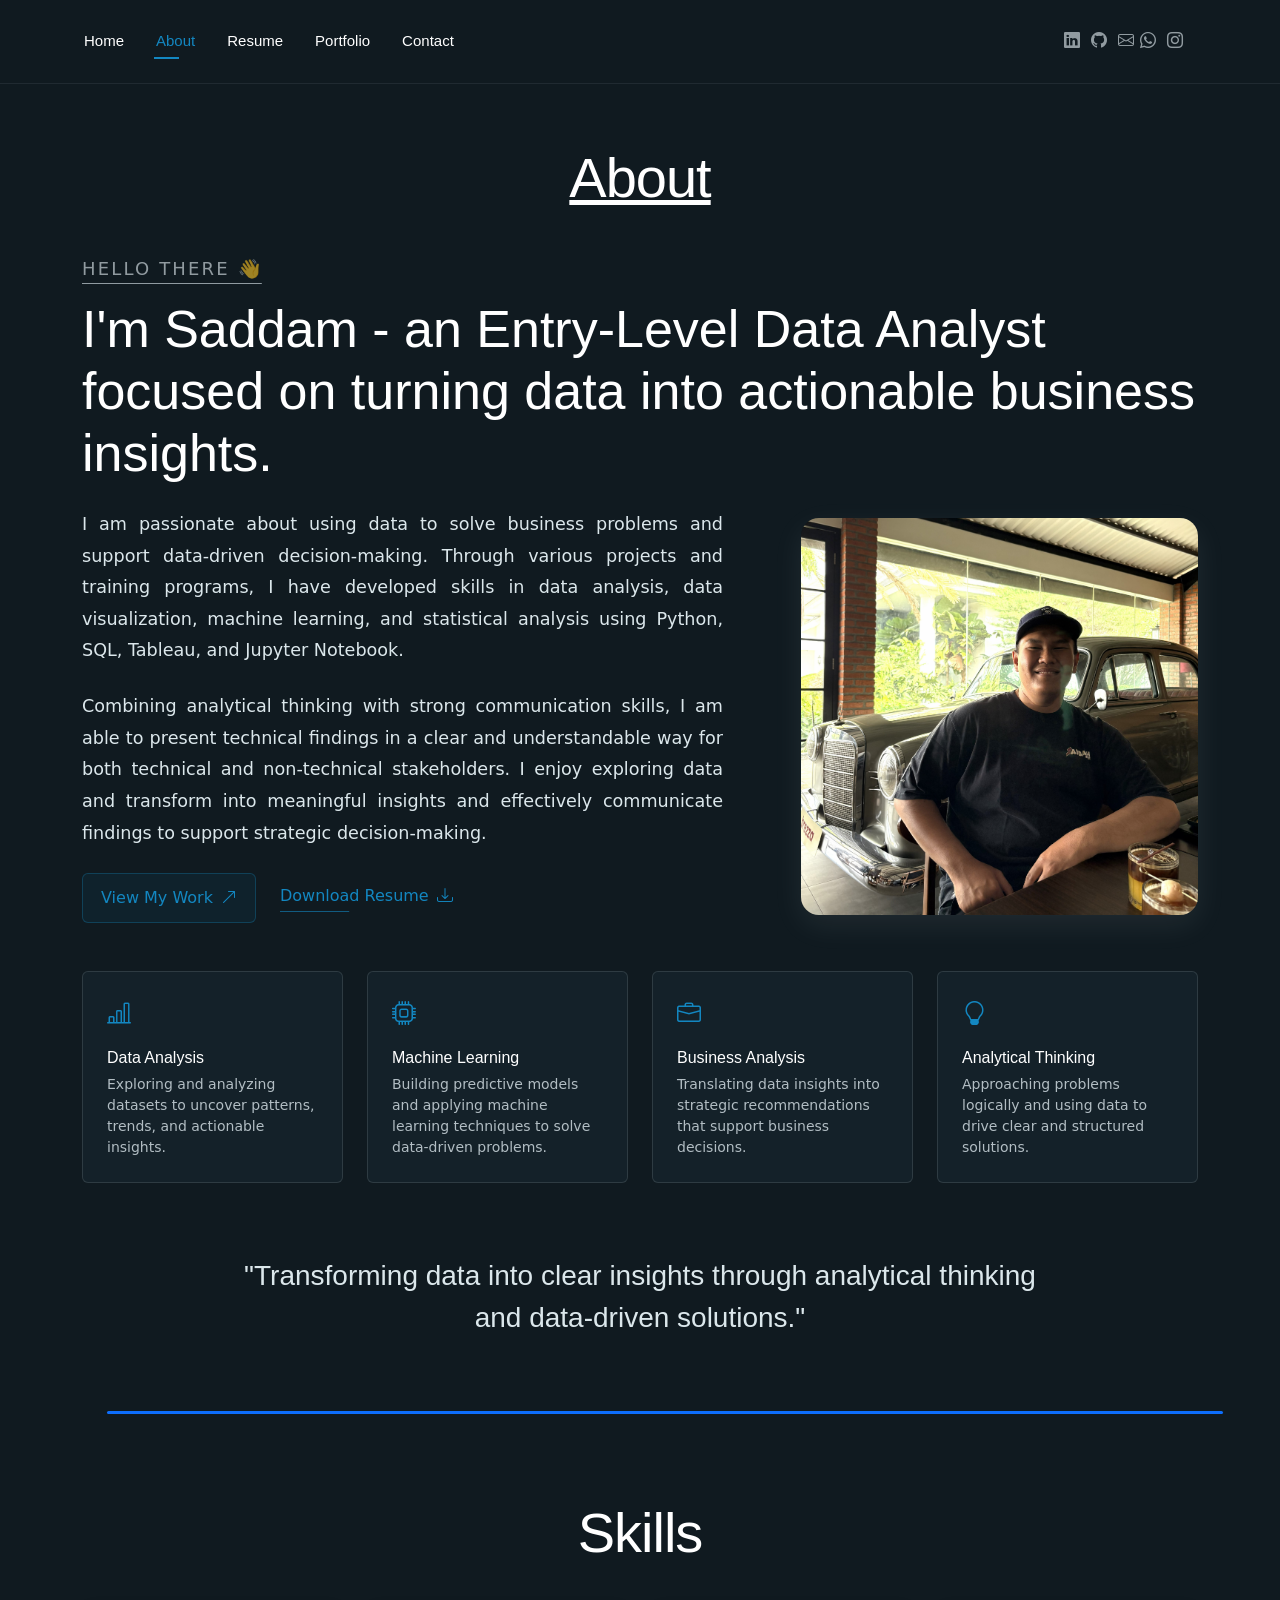
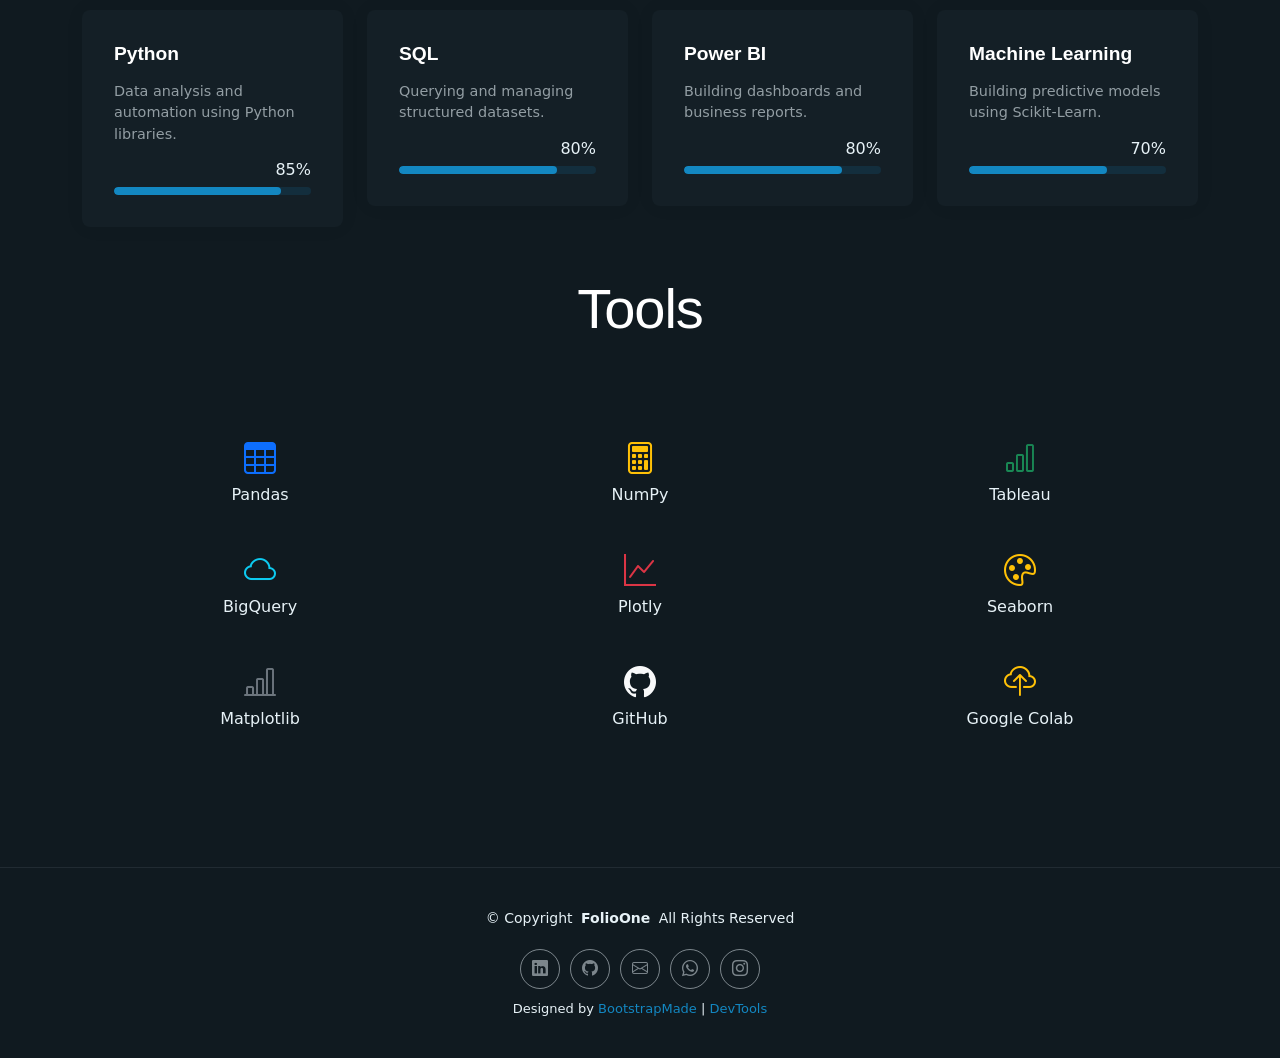
==== commit 372a28af: "Add files via upload" ====
--- a/about.html
+++ b/about.html
@@ -98,17 +98,25 @@
 
       <div class="container" data-aos="fade-up" data-aos-delay="100">
 
+        <!-- Full-width headline -->
+          <div class="row mb-4" data-aos="fade-right" data-aos-delay="100">
+            <div class="col-12">
+              <div class="intro-content">
+                <span class="eyebrow">Hello there 👋</span>
+                <h2 class="headline">I'm Saddam - an Entry-Level Data Analyst focused on turning data into actionable business insights.</h2>
+              </div>
+            </div>
+          </div>
+
         <!-- Intro + Photo -->
         <div class="row align-items-center justify-content-between gy-5 mb-5">
           <div class="col-lg-7" data-aos="fade-right" data-aos-delay="150">
             <div class="intro-content">
-              <span class="eyebrow">Hello there 👋</span>
-              <h2 class="headline">I'm Saddam - an entry-level Data Analyst with a background in Communication and formal training in Data Science.</h2>
               <p class="lead">
-                I am passionate about transforming raw data into meaningful insights that support better decision-making. Through various projects and training, I have developed skills in data analysis, data visualization, and machine learning using tools such as Python, SQL, and Jupyter Notebook.
+                I am passionate about using data to solve business problems and support data-driven decision-making. Through various projects and training programs, I have developed skills in data analysis, data visualization, machine learning, and statistical analysis using Python, SQL, Tableau, and Jupyter Notebook.
               </p>
-              <p>
-                My communication background also helps me translate complex data into clear and meaningful insights for stakeholders. With strong analytical thinking and communication skills, I enjoy turning complex data into clear and actionable insights.
+              <p class="lead">
+                Combining analytical thinking with strong communication skills, I am able to present technical findings in a clear and understandable way for both technical and non-technical stakeholders. I enjoy exploring data and transform into meaningful insights and effectively communicate findings to support strategic decision-making.
               </p>
 
               <div class="cta-group">
--- a/assets/css/main.css
+++ b/assets/css/main.css
@@ -672,7 +672,7 @@
 --------------------------------------------------------------*/
 .section-title {
   text-align: center;
-  padding-bottom: 60px;
+  padding-bottom: 20px;
   position: relative;
 }
 
@@ -760,6 +760,7 @@
 .hero .hero-content p {
   font-size: 1.1rem;
   line-height: 1.6;
+  text-align: justify;
   margin-bottom: 2.5rem;
   color: color-mix(in srgb, var(--default-color), transparent 30%);
 }
@@ -945,24 +946,27 @@
   display: inline-block;
   letter-spacing: 0.12em;
   text-transform: uppercase;
-  font-size: 16px;
+  font-size: 18px;
   color: color-mix(in srgb, var(--default-color), transparent 40%);
   margin-bottom: 16px;
+  text-decoration: underline;
+  text-underline-offset: 8px;
 }
 
 .about .intro-content .headline {
   font-family: var(--heading-font);
   font-weight: 250;
   line-height: 1.2;
-  font-size: clamp(28px, 4vw, 38px);
-  margin: 0 0 225x 0;
+  font-size: clamp(32px, 5vw, 52px);
+  margin: 0 0 0 0;
 }
 
 .about .intro-content .lead {
-  font-size: 18px;
-  line-height: 1.8;
-  color: color-mix(in srgb, var(--default-color), transparent 10%);
-  margin-bottom: 24px;
+    font-size: 1.1rem;
+    font-weight: 400;
+    line-height: 1.8;
+    text-align: justify;
+    margin-bottom: 1.5rem;
 }
 
 .about .intro-content p {
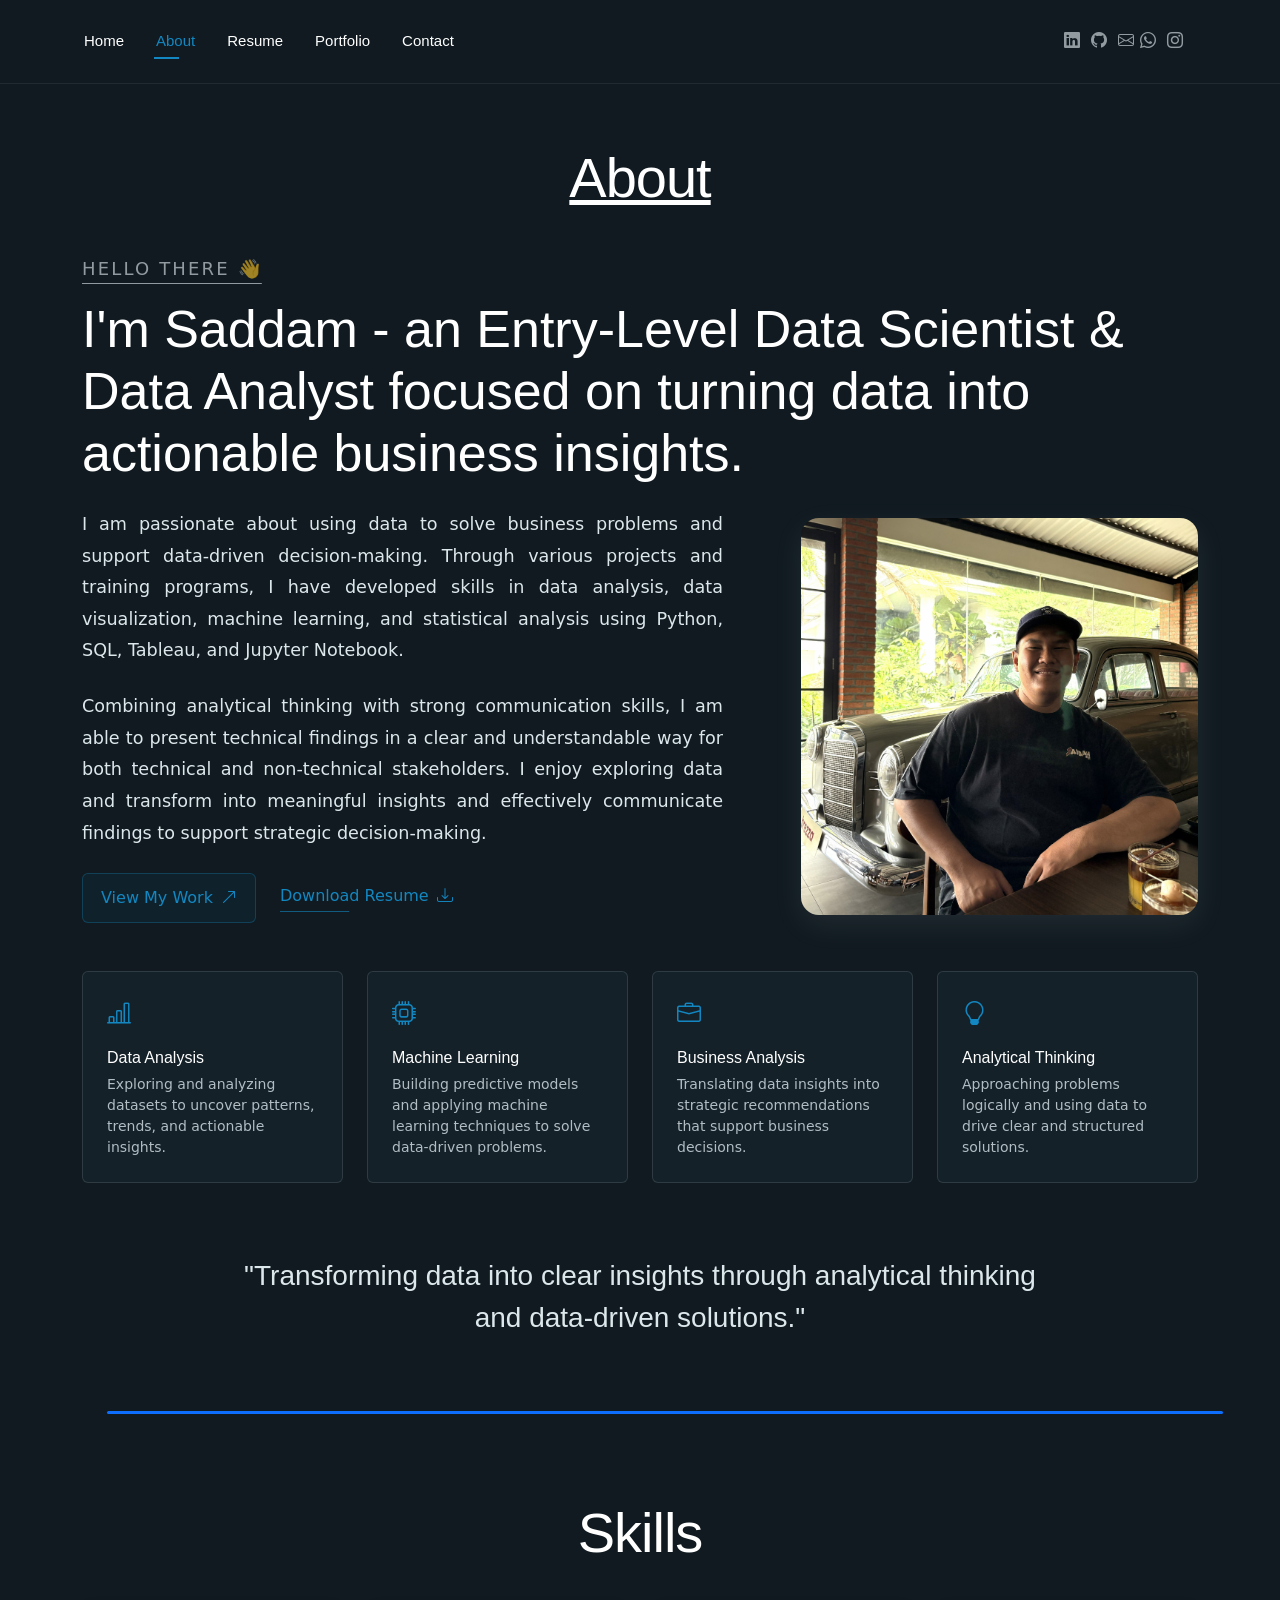
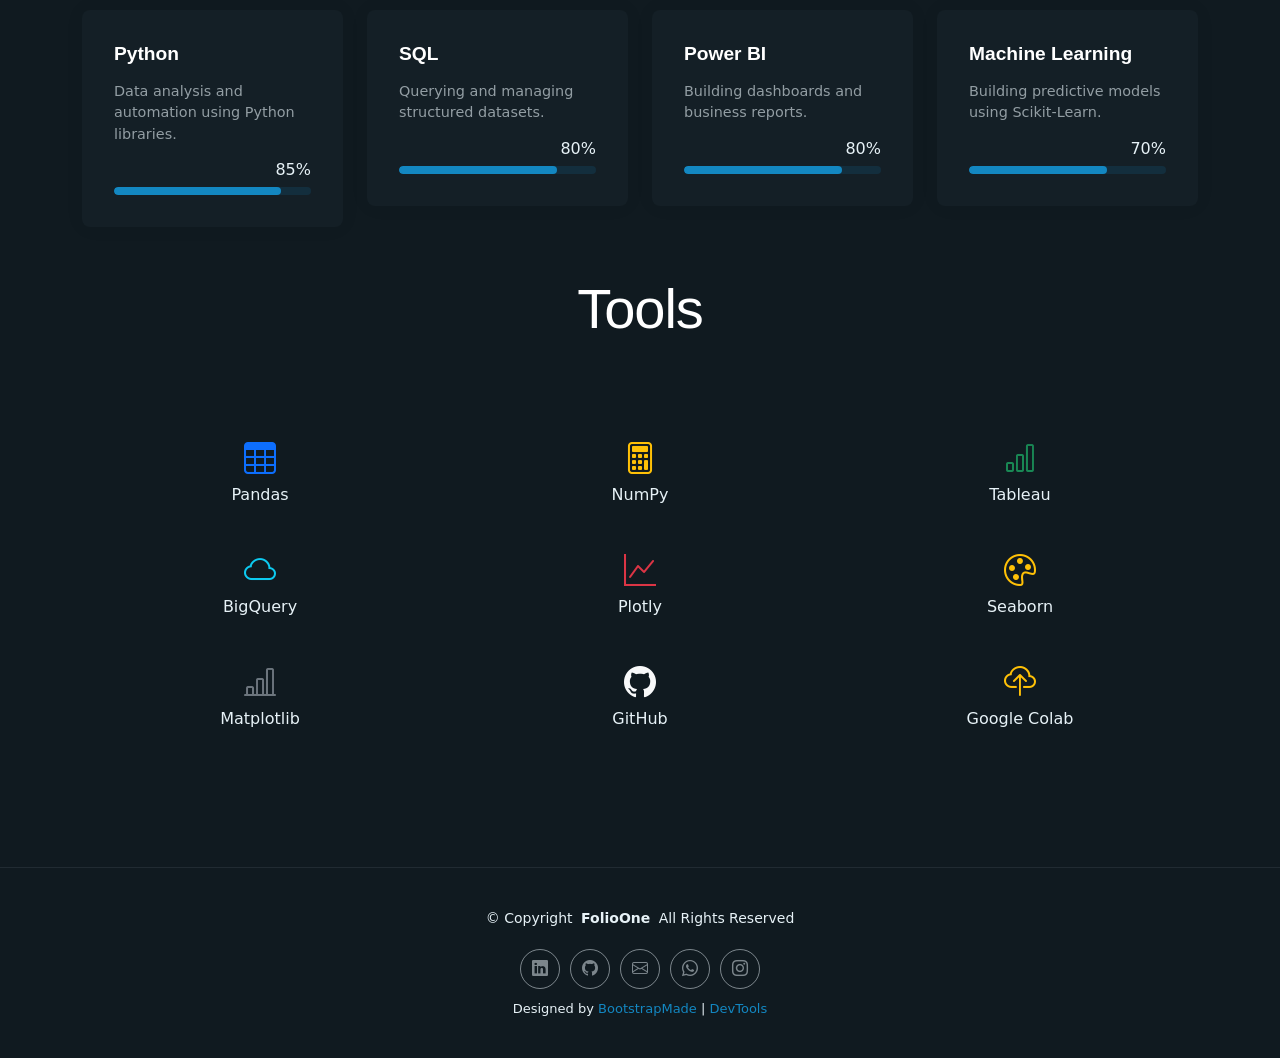
==== commit 48a7550e: "Update about.html" ====
--- a/about.html
+++ b/about.html
@@ -103,7 +103,7 @@
             <div class="col-12">
               <div class="intro-content">
                 <span class="eyebrow">Hello there 👋</span>
-                <h2 class="headline">I'm Saddam - an Entry-Level Data Analyst focused on turning data into actionable business insights.</h2>
+                <h2 class="headline">I'm Saddam - an Entry-Level Data Scientist & Data Analyst focused on turning data into actionable business insights.</h2>
               </div>
             </div>
           </div>
@@ -607,4 +607,4 @@
 
 </body>
 
-</html>+</html>
